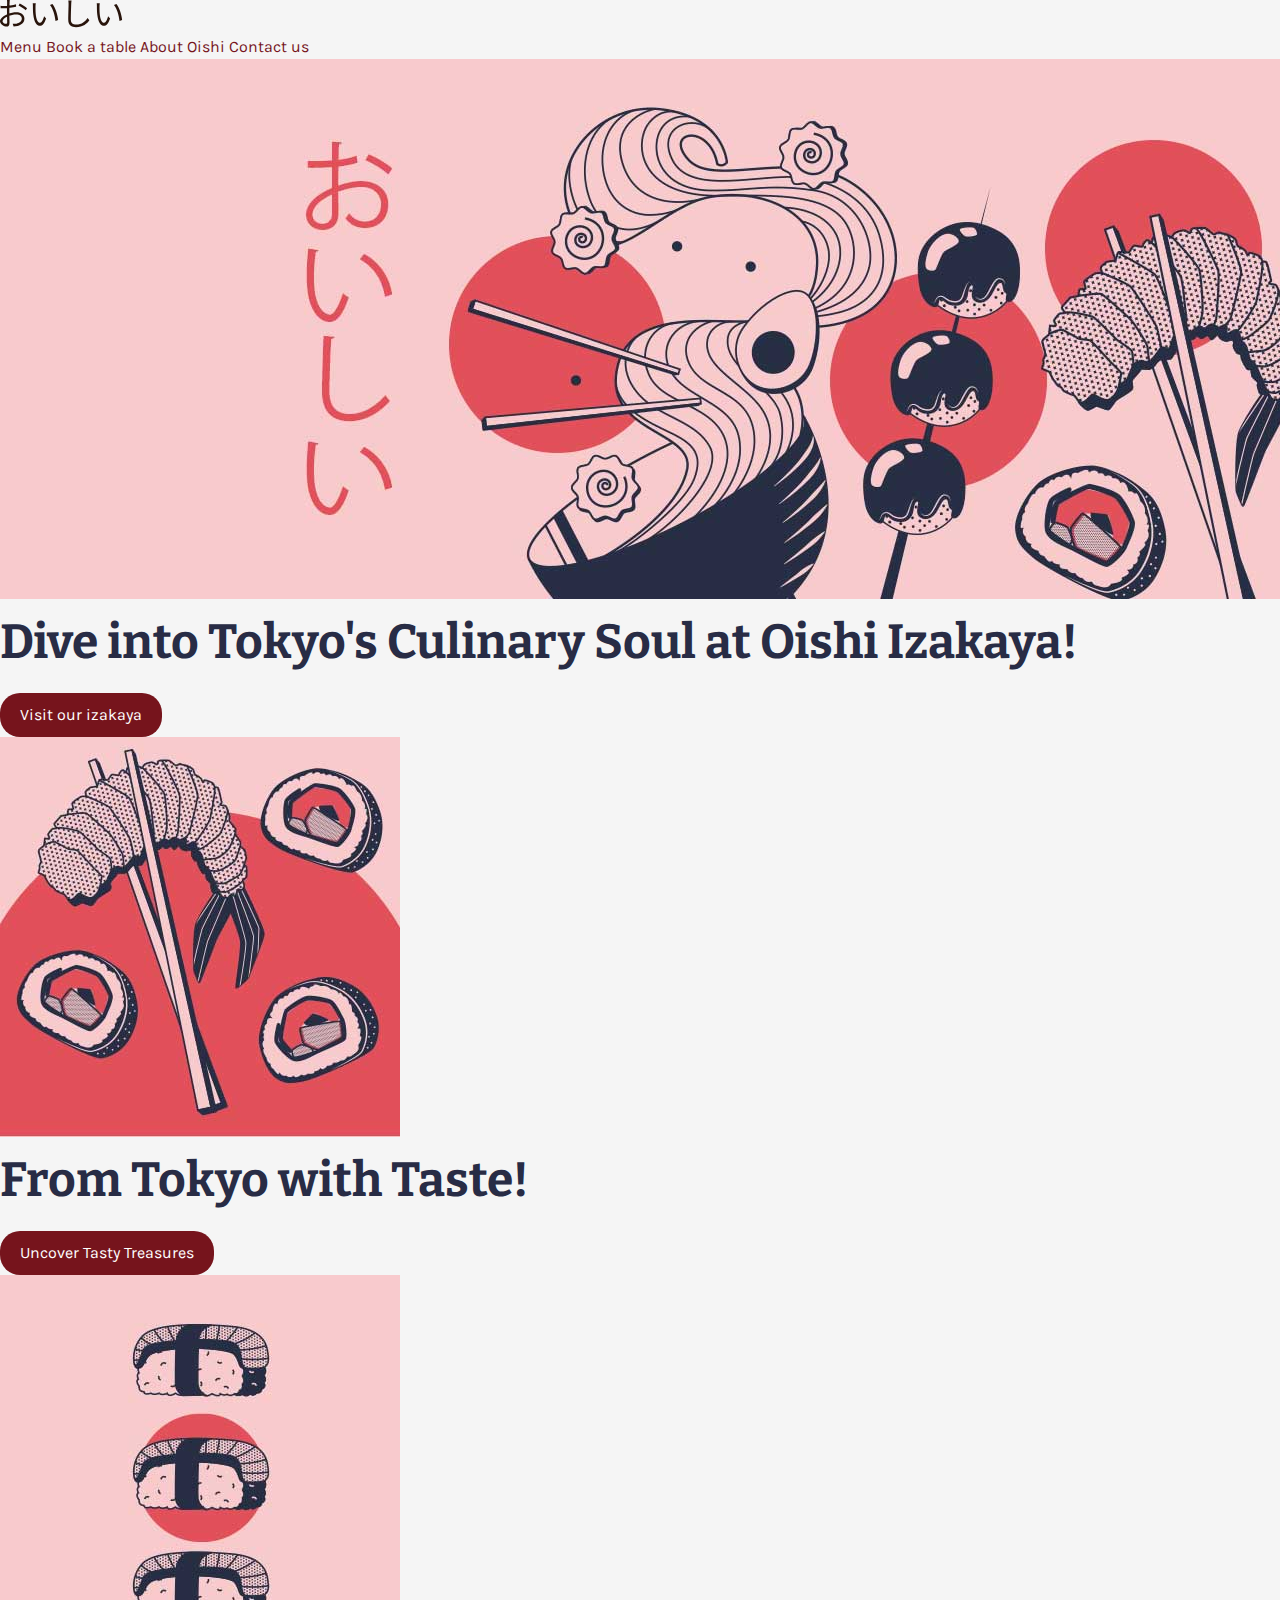
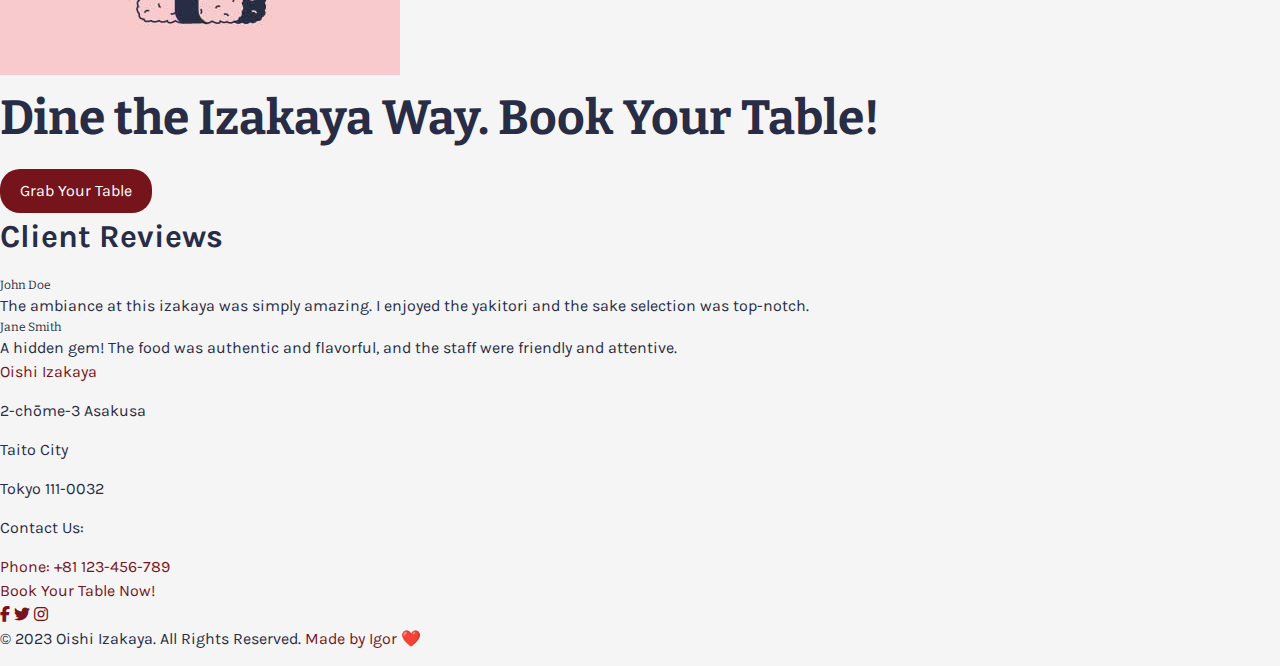
==== index.html @ d54341b1 "Add button styles for INDEX" ====
<!DOCTYPE html>
<html lang="en">
<head>
    <meta charset="UTF-8">
    <meta name="viewport" content="width=device-width, initial-scale=1.0">
    <title>Oishi Izakaya</title>
    <link rel="stylesheet" href="css/styles.css">
    <link rel="stylesheet" href="https://cdnjs.cloudflare.com/ajax/libs/font-awesome/6.4.0/css/all.min.css">
    <link rel="icon" href="img/favicon.ico" type="image/x-icon">
    <meta name="description" content="Experience Oishi Izakaya - a haven of authentic Japanese flavors and ambiance. Indulge in the delicacies of traditional Japanese cuisine and drinks.">
    <meta name="keywords" content="Oishi, Izakaya, Japanese, Tavern, Sake, Cuisine, Authentic, Tokyo Flavors">
    <meta name="author" content="Igor Dinuzzi">
    <meta name="robots" content="index, follow">
    <meta name="og:title" content="Oishi Izakaya - Authentic Japanese Flavors and Ambiance">
    <meta name="og:description" content="Experience Oishi Izakaya - a haven of authentic Japanese flavors and ambiance. Indulge in the delicacies of traditional Japanese cuisine and drinks.">
    <meta name="og:url" content="https://igordinuzzi.github.io/oishiizakaya/">
    <meta name="og:type" content="website">
    <meta name="og:site_name" content="Oishi Izakaya">    
</head>
<body>
    <header>
        <div>
            <a href="index.html" aria-label="Oishi Izakaya Home"><img src="img/oishi-logo.svg" alt="oishi logo"></a>
        </div>
        <nav>
            <a href="menu.html" aria-label="View our menu">Menu</a>
            <a href="reservation.html" aria-label="Reserve a table at our izakaya">Book a table</a>
            <a href="about.html" aria-label="Learn more about our history and values">About Oishi</a>
            <a href="contact.html" aria-label="Contact us">Contact us</a>
        </nav>
        <div class="hero-image">
            <picture>
            <img src="img/hero-bg.jpg" alt="Izakaya ambiance">
            </picture>
            <div class="hero-text">
                <h1>Dive into Tokyo's Culinary Soul at Oishi Izakaya!</h1>
                <a href="#main" class="btn">Visit our izakaya</a>
            </div>
        </div>
    </header>
    <main>
        <div id="main">
            <div>
                <picture>
                    <!-- For devices with a maximum width of 768px (generally, mobile devices) -->
                    <source media="(max-width: 768px)" srcset="img/home-menu-mobile.jpg">
                    
                    <!-- For devices wider than 768px (like desktops) -->
                    <img src="img/home-menu.jpg" alt="Menu">
                </picture>
                <h1>From Tokyo with Taste!</h1>
                <a href="menu.html" aria-label="Explore our menu and uncover tasty treasures" class="btn">Uncover Tasty Treasures</a>
            </div>
            <div>
                <picture>
                    <!-- For devices with a maximum width of 768px (generally, mobile devices) -->
                    <source media="(max-width: 768px)" srcset="img/home-reservation-mobile.jpg">
                    
                    <!-- For devices wider than 768px (like desktops) -->
                    <img src="img/home-reservation.jpg" alt="Reservation">
                </picture>
                <h1>Dine the Izakaya Way. Book Your Table!</h1>
                <a href="reservation.html" aria-label="Reserve a table at our Izakaya" class="btn">Grab Your Table</a>
            </div>
        </div>
        <div class="reviews-section">
            <h2>Client Reviews</h2>
    
            <!-- First review -->
            <div class="review">
                <div class="review-author">John Doe</div>
                <div class="review-content">
                    The ambiance at this izakaya was simply amazing. I enjoyed the yakitori and the sake selection was top-notch.
                </div>
            </div>
    
            <!-- Second review -->
            <div class="review">
                <div class="review-author">Jane Smith</div>
                <div class="review-content">
                    A hidden gem! The food was authentic and flavorful, and the staff were friendly and attentive.
                </div>
            </div>
        </div>
    </main>
    <footer>
        <div class="address">
            <a href="https://maps.app.goo.gl/okZDz75m9zWryP996" target="_blank"><p>Oishi Izakaya</p></a>
            <p>2-chōme-3 Asakusa</p>
            <p>Taito City</p>
            <p>Tokyo 111-0032</p>
        </div>
    
        <div class="contact">
            <p>Contact Us:</p>
            <a href="tel:+81123456789">Phone: +81 123-456-789</a>
        </div>
    
        <div class="cta">
            <a href="reservation.html">Book Your Table Now!</a>
        </div>
    
        <div class="social-icons">
            <a href="https://www.facebook.com/" target="_blank" aria-label="Link to our Facebook page">
                <i class="fab fa-facebook-f"></i>
            </a>
            <a href="https://twitter.com/" target="_blank" aria-label="Link to our Twitter page">
                <i class="fab fa-twitter"></i>
            </a>
            <a href="https://www.instagram.com/" target="_blank" aria-label="Link to our Instagram page">
                <i class="fab fa-instagram"></i>
            </a>
        </div>
    
        <div class="copyright">
            <p>&copy; 2023 Oishi Izakaya. All Rights Reserved. <a href="https://github.com/igordinuzzi/" target="_blank">Made by Igor ❤️</a></p>
        </div>
    </footer>
    
    <script src="script/script.js"></script>   
</body>
</html>
---- css/styles.css ----
@import url('https://fonts.googleapis.com/css2?family=Bitter&family=Karla:wght@300;400;700&display=swap');

* {
  margin: 0;
  padding: 0;
  box-sizing: border-box;
}

body {
  line-height: 1.5;
  color: #282c45; /* Default text color */
  background-color: #f5f5f5; /* Light gray background */
}

/* Fonts */
h1, h2, h3, h4, h5, h6 {
    font-weight: bold;
    margin-bottom: 15px;
  }
  
  h1 {
    font-size: 48px;
    font-family: 'Bitter', serif;
  }
  
  h2 {
    font-size: 32px;
    font-family: 'Karla', sans-serif;
  }
  
  h3 {
    font-size: 24px;
    font-family: 'Karla', sans-serif;

  }
  
  p {
    margin-bottom: 15px;
    font-size: 16px;
    font-family: 'Karla', sans-serif;
  }
  
  /* Navigation */
  nav {
    font-size: 16px;
    font-family: 'Karla', sans-serif;
  }

  /* Links */

  a {
    text-decoration: none;
    color: #76141C;
    font-family: 'Karla', sans-serif;
  }
  
  a:hover {
    text-decoration: none;
    color: #141E76;
  }

 /* Buttons */

 .btn {
  display: inline-block;
  padding: 10px 20px;
  font-size: 16px;
  text-align: center;
  border: none;
  border-radius: 20px;
  cursor: pointer;
  transition: background-color 0.3s;
  background-color: #76141C;
  color: #fff;
  font-family: 'Karla', sans-serif;
  font-size: 16px;
}

.btn:hover {
  background-color: #141E76;
  color: #fff;
}

 /* Reviews */

 .review-author {
  font-size: 12px;
  font-family: 'Bitter', serif;
 }

 .review-content {
  font-size: 16px;
  font-family: 'Karla', sans-serif;
 }

  /* Menu */

  .item {
  font-family: 'Karla', sans-serif ;    
  }

  .item-name {
    font-weight: bold;
    font-size: 20px;
  }

  .item-description {
    color: #666;
  }

  .tab {
    font-family: 'Karla', sans-serif;
  }


/* Style for the tab */
.tab {
  display: inline-block;    
  padding: 10px 20px;      
  cursor: pointer;          
  background-color: #f0f0f0; 
  border: 1px solid #ccc;  
  transition: background-color 0.3s; 
  margin-right: 10px;      
  border-radius: 5px;     
  text-align: center;     
}

.tab:hover {
  background-color: #e0e0e0; 
}

.tab.active {
  background-color: #141E76; 
  color: white;           
}


/* General styling for labels */
label {
  display: block;       
  margin: 15px 0 5px;  
  font-weight: bold;  
  font-size: 16px;    
  color: #333;
  font-family: 'Karla', sans-serif;      
}

/* General styling for input fields */
input {
  width: 20%;         
  padding: 10px;      
  border: 1px solid #ccc; 
  border-radius: 4px;  
  font-size: 14px;    
  color: #555;        
  box-sizing: border-box; 
  transition: border-color 0.3s; 
}

/* Effect for focusing on input fields */
input:focus {
  border-color: #141E76; 
  outline: none;    
}

/* Styling specifically for the placeholder text in inputs */
input::placeholder {
  color: #999;
}      

/* Styling for the submit input */
input[type="submit"] {
  background-color: #76141C;  
  color: white;               
  padding: 10px 20px;        
  border: none;              
  border-radius: 5px;         
  cursor: pointer;            
  font-size: 16px;            
  transition: background-color 0.3s; 
}

/* Hover effect for the submit input */
input[type="submit"]:hover {
  background-color: #141E76;  
}
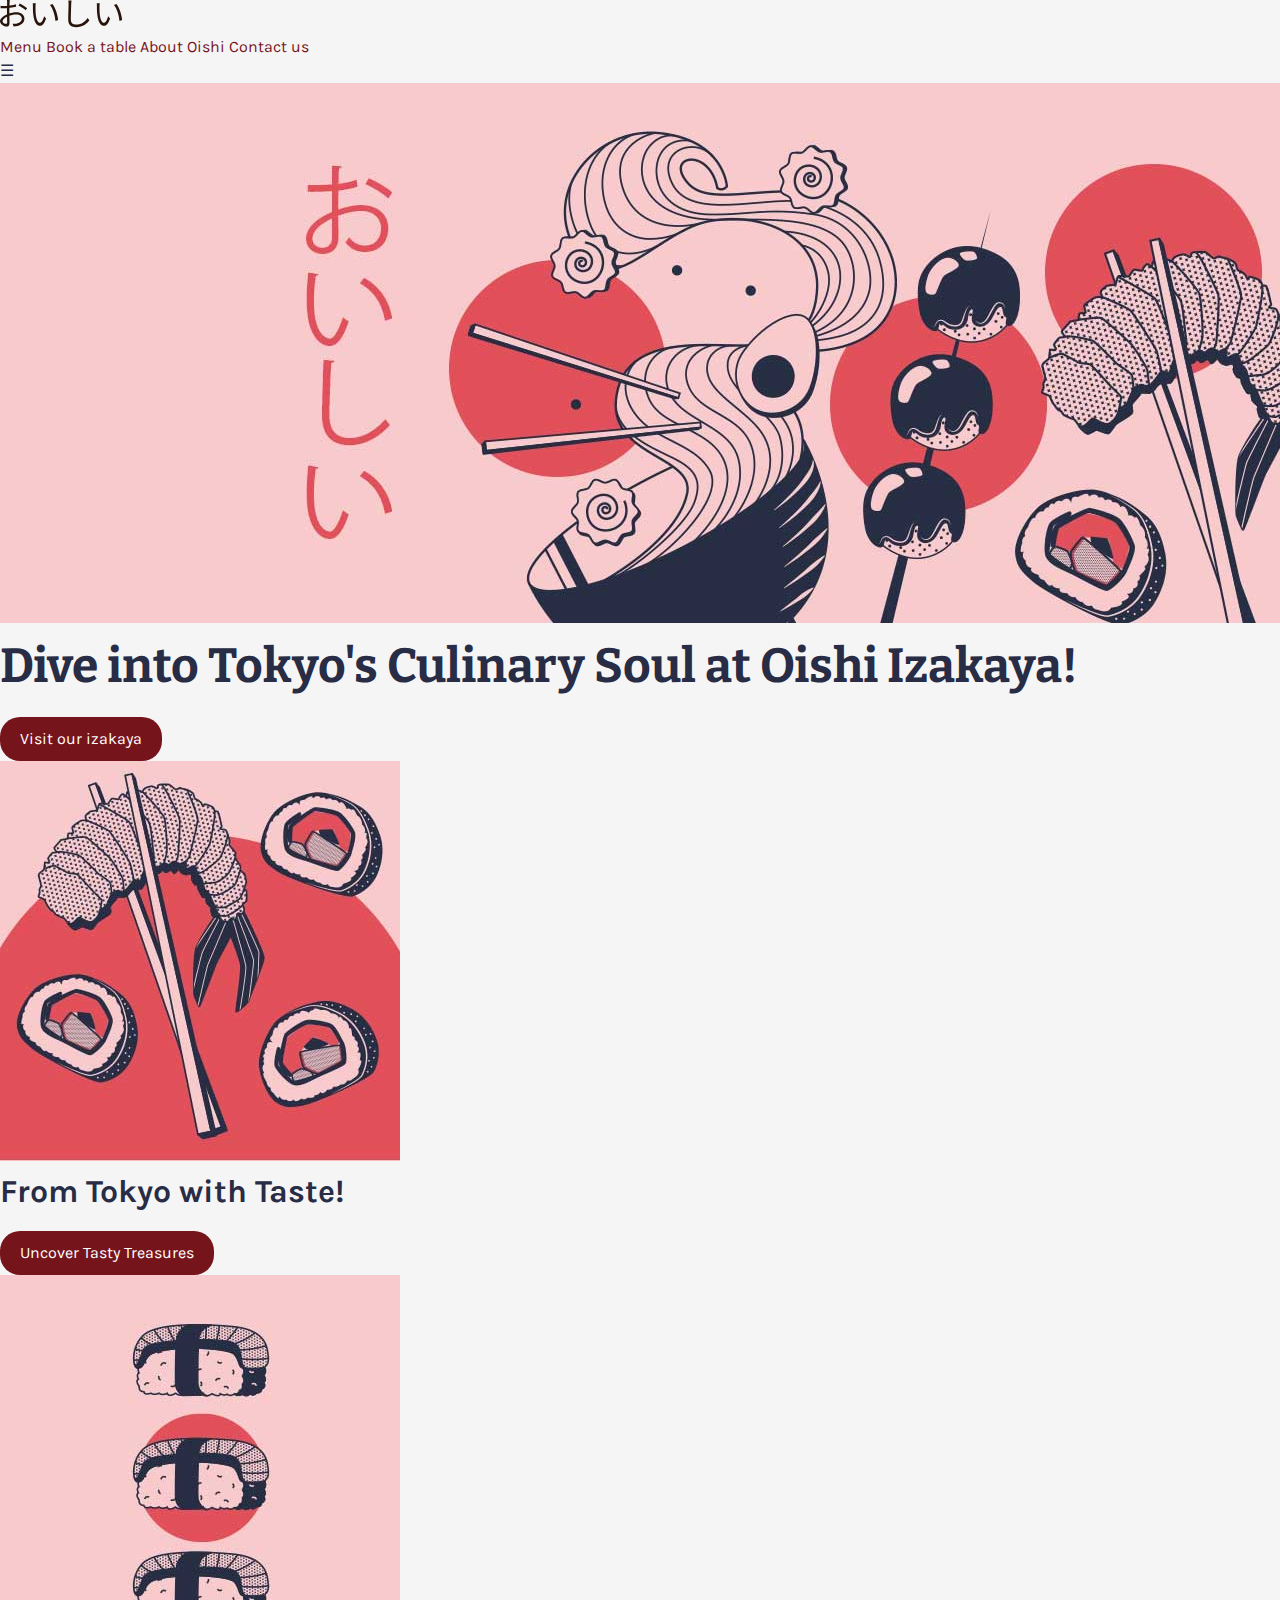
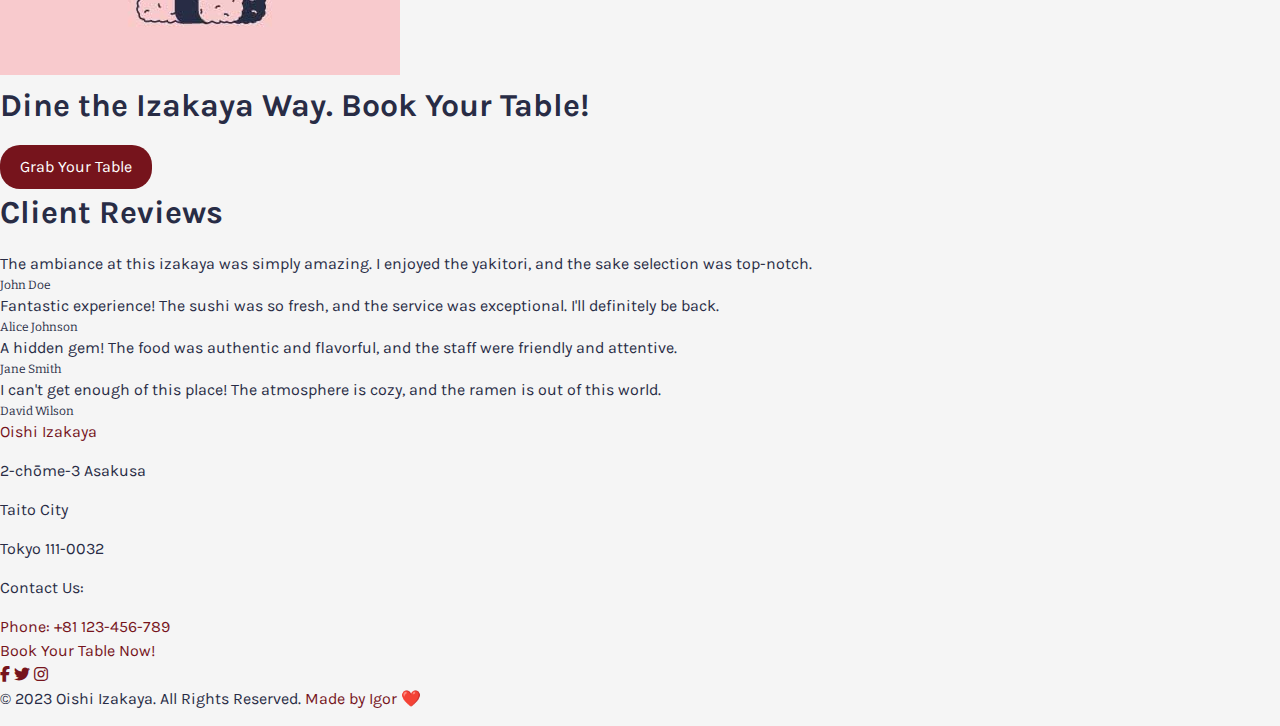
==== commit da425c23: "Add and change the two columns in INDEX" ====
--- a/index.html
+++ b/index.html
@@ -28,94 +28,119 @@
             <a href="about.html" aria-label="Learn more about our history and values">About Oishi</a>
             <a href="contact.html" aria-label="Contact us">Contact us</a>
         </nav>
-        <div class="hero-image">
-            <picture>
-            <img src="img/hero-bg.jpg" alt="Izakaya ambiance">
-            </picture>
-            <div class="hero-text">
-                <h1>Dive into Tokyo's Culinary Soul at Oishi Izakaya!</h1>
-                <a href="#main" class="btn">Visit our izakaya</a>
-            </div>
-        </div>
+        <div class="menu-icon">&#9776;</div>
     </header>
     <main>
-        <div id="main">
-            <div>
-                <picture>
-                    <!-- For devices with a maximum width of 768px (generally, mobile devices) -->
-                    <source media="(max-width: 768px)" srcset="img/home-menu-mobile.jpg">
-                    
-                    <!-- For devices wider than 768px (like desktops) -->
-                    <img src="img/home-menu.jpg" alt="Menu">
-                </picture>
-                <h1>From Tokyo with Taste!</h1>
+        <div class="hero-image">
+            <img src="img/hero-bg.jpg" alt="Izakaya ambiance">
+            <div class="hero-text">
+              <h1>Dive into Tokyo's Culinary Soul at Oishi Izakaya!</h1>
+              <a href="#main" class="btn">Visit our izakaya</a>
+            </div>
+          </div>          
+          <div class="container" id="main">
+            <div class="column">
+              <picture>
+                <!-- For devices with a maximum width of 768px (generally, mobile devices) -->
+                <source media="(max-width: 768px)" srcset="img/home-menu-mobile.jpg">
+                <!-- For devices wider than 768px (like desktops) -->
+                <img src="img/home-menu.jpg" alt="Menu">
+              </picture>
+              <div class="content">
+                <h2>From Tokyo with Taste!</h2>
                 <a href="menu.html" aria-label="Explore our menu and uncover tasty treasures" class="btn">Uncover Tasty Treasures</a>
+              </div>
             </div>
-            <div>
-                <picture>
-                    <!-- For devices with a maximum width of 768px (generally, mobile devices) -->
-                    <source media="(max-width: 768px)" srcset="img/home-reservation-mobile.jpg">
-                    
-                    <!-- For devices wider than 768px (like desktops) -->
-                    <img src="img/home-reservation.jpg" alt="Reservation">
-                </picture>
-                <h1>Dine the Izakaya Way. Book Your Table!</h1>
+            <div class="column">
+              <picture>
+                <!-- For devices with a maximum width of 768px (generally, mobile devices) -->
+                <source media="(max-width: 768px)" srcset="img/home-reservation-mobile.jpg">
+                <!-- For devices wider than 768px (like desktops) -->
+                <img src="img/home-reservation.jpg" alt="Reservation">
+              </picture>
+              <div class="content">
+                <h2>Dine the Izakaya Way. Book Your Table!</h2>
                 <a href="reservation.html" aria-label="Reserve a table at our Izakaya" class="btn">Grab Your Table</a>
+              </div>
             </div>
-        </div>
-        <div class="reviews-section">
+          </div>
+          <div class="reviews-section">
             <h2>Client Reviews</h2>
-    
-            <!-- First review -->
-            <div class="review">
-                <div class="review-author">John Doe</div>
-                <div class="review-content">
-                    The ambiance at this izakaya was simply amazing. I enjoyed the yakitori and the sake selection was top-notch.
+            <div class="review-columns">
+                <!-- Column 1 -->
+                <div class="review-column">
+                    <div class="review">
+                        <div class="review-content">
+                            The ambiance at this izakaya was simply amazing. I enjoyed the yakitori, and the sake selection was top-notch.
+                        </div>
+                        <div class="review-author">John Doe</div>
+                    </div>
+                    <!-- Add your new review here -->
+                    <div class="review">
+                        <div class="review-content">
+                            Fantastic experience! The sushi was so fresh, and the service was exceptional. I'll definitely be back.
+                        </div>
+                        <div class="review-author">Alice Johnson</div>
+                    </div>
                 </div>
-            </div>
-    
-            <!-- Second review -->
-            <div class="review">
-                <div class="review-author">Jane Smith</div>
-                <div class="review-content">
-                    A hidden gem! The food was authentic and flavorful, and the staff were friendly and attentive.
+                <!-- Column 2 -->
+                <div class="review-column">
+                    <div class="review">
+                        <div class="review-content">
+                            A hidden gem! The food was authentic and flavorful, and the staff were friendly and attentive.
+                        </div>
+                        <div class="review-author">Jane Smith</div>
+                    </div>
+                    <!-- Add your new review here -->
+                    <div class="review">
+                        <div class="review-content">
+                            I can't get enough of this place! The atmosphere is cozy, and the ramen is out of this world.
+                        </div>
+                        <div class="review-author">David Wilson</div>
+                    </div>
                 </div>
             </div>
         </div>
+        
     </main>
     <footer>
-        <div class="address">
-            <a href="https://maps.app.goo.gl/okZDz75m9zWryP996" target="_blank"><p>Oishi Izakaya</p></a>
-            <p>2-chōme-3 Asakusa</p>
-            <p>Taito City</p>
-            <p>Tokyo 111-0032</p>
+        <div class="upper-row">
+            <div class="address">
+                <a href="https://maps.app.goo.gl/okZDz75m9zWryP996" target="_blank"><p>Oishi Izakaya</p></a>
+                <p>2-chōme-3 Asakusa</p>
+                <p>Taito City</p>
+                <p>Tokyo 111-0032</p>
+            </div>
+    
+            <div class="contact">
+                <p>Contact Us:</p>
+                <a href="tel:+81123456789">Phone: +81 123-456-789</a>
+            </div>
+    
+            <div class="cta">
+                <a href="reservation.html">Book Your Table Now!</a>
+            </div>
         </div>
     
-        <div class="contact">
-            <p>Contact Us:</p>
-            <a href="tel:+81123456789">Phone: +81 123-456-789</a>
-        </div>
+        <div class="lower-row">
+            <div class="social-icons">
+                <a href="https://www.facebook.com/" target="_blank" aria-label="Link to our Facebook page">
+                    <i class="fab fa-facebook-f"></i>
+                </a>
+                <a href="https://twitter.com/" target="_blank" aria-label="Link to our Twitter page">
+                    <i class="fab fa-twitter"></i>
+                </a>
+                <a href="https://www.instagram.com/" target="_blank" aria-label="Link to our Instagram page">
+                    <i class="fab fa-instagram"></i>
+                </a>
+            </div>
     
-        <div class="cta">
-            <a href="reservation.html">Book Your Table Now!</a>
-        </div>
-    
-        <div class="social-icons">
-            <a href="https://www.facebook.com/" target="_blank" aria-label="Link to our Facebook page">
-                <i class="fab fa-facebook-f"></i>
-            </a>
-            <a href="https://twitter.com/" target="_blank" aria-label="Link to our Twitter page">
-                <i class="fab fa-twitter"></i>
-            </a>
-            <a href="https://www.instagram.com/" target="_blank" aria-label="Link to our Instagram page">
-                <i class="fab fa-instagram"></i>
-            </a>
-        </div>
-    
-        <div class="copyright">
-            <p>&copy; 2023 Oishi Izakaya. All Rights Reserved. <a href="https://github.com/igordinuzzi/" target="_blank">Made by Igor ❤️</a></p>
+            <div class="copyright">
+                <p>&copy; 2023 Oishi Izakaya. All Rights Reserved. <a href="https://github.com/igordinuzzi/" target="_blank">Made by Igor ❤️</a></p>
+            </div>
         </div>
     </footer>
+    
     
     <script src="script/script.js"></script>   
 </body>
--- a/css/styles.css
+++ b/css/styles.css
@@ -10,6 +10,8 @@
   line-height: 1.5;
   color: #282c45; /* Default text color */
   background-color: #f5f5f5; /* Light gray background */
+  font-family: 'Karla', sans-serif;
+  font-size: 16px;
 }
 
 /* Fonts */
@@ -25,25 +27,18 @@
   
   h2 {
     font-size: 32px;
-    font-family: 'Karla', sans-serif;
   }
   
   h3 {
     font-size: 24px;
-    font-family: 'Karla', sans-serif;
-
   }
   
   p {
     margin-bottom: 15px;
-    font-size: 16px;
-    font-family: 'Karla', sans-serif;
   }
   
   /* Navigation */
   nav {
-    font-size: 16px;
-    font-family: 'Karla', sans-serif;
   }
 
   /* Links */
@@ -51,7 +46,6 @@
   a {
     text-decoration: none;
     color: #76141C;
-    font-family: 'Karla', sans-serif;
   }
   
   a:hover {
@@ -90,13 +84,11 @@
 
  .review-content {
   font-size: 16px;
-  font-family: 'Karla', sans-serif;
  }
 
   /* Menu */
 
-  .item {
-  font-family: 'Karla', sans-serif ;    
+  .item {  
   }
 
   .item-name {
@@ -109,7 +101,6 @@
   }
 
   .tab {
-    font-family: 'Karla', sans-serif;
   }
 
 
@@ -141,9 +132,7 @@
   display: block;       
   margin: 15px 0 5px;  
   font-weight: bold;  
-  font-size: 16px;    
   color: #333;
-  font-family: 'Karla', sans-serif;      
 }
 
 /* General styling for input fields */
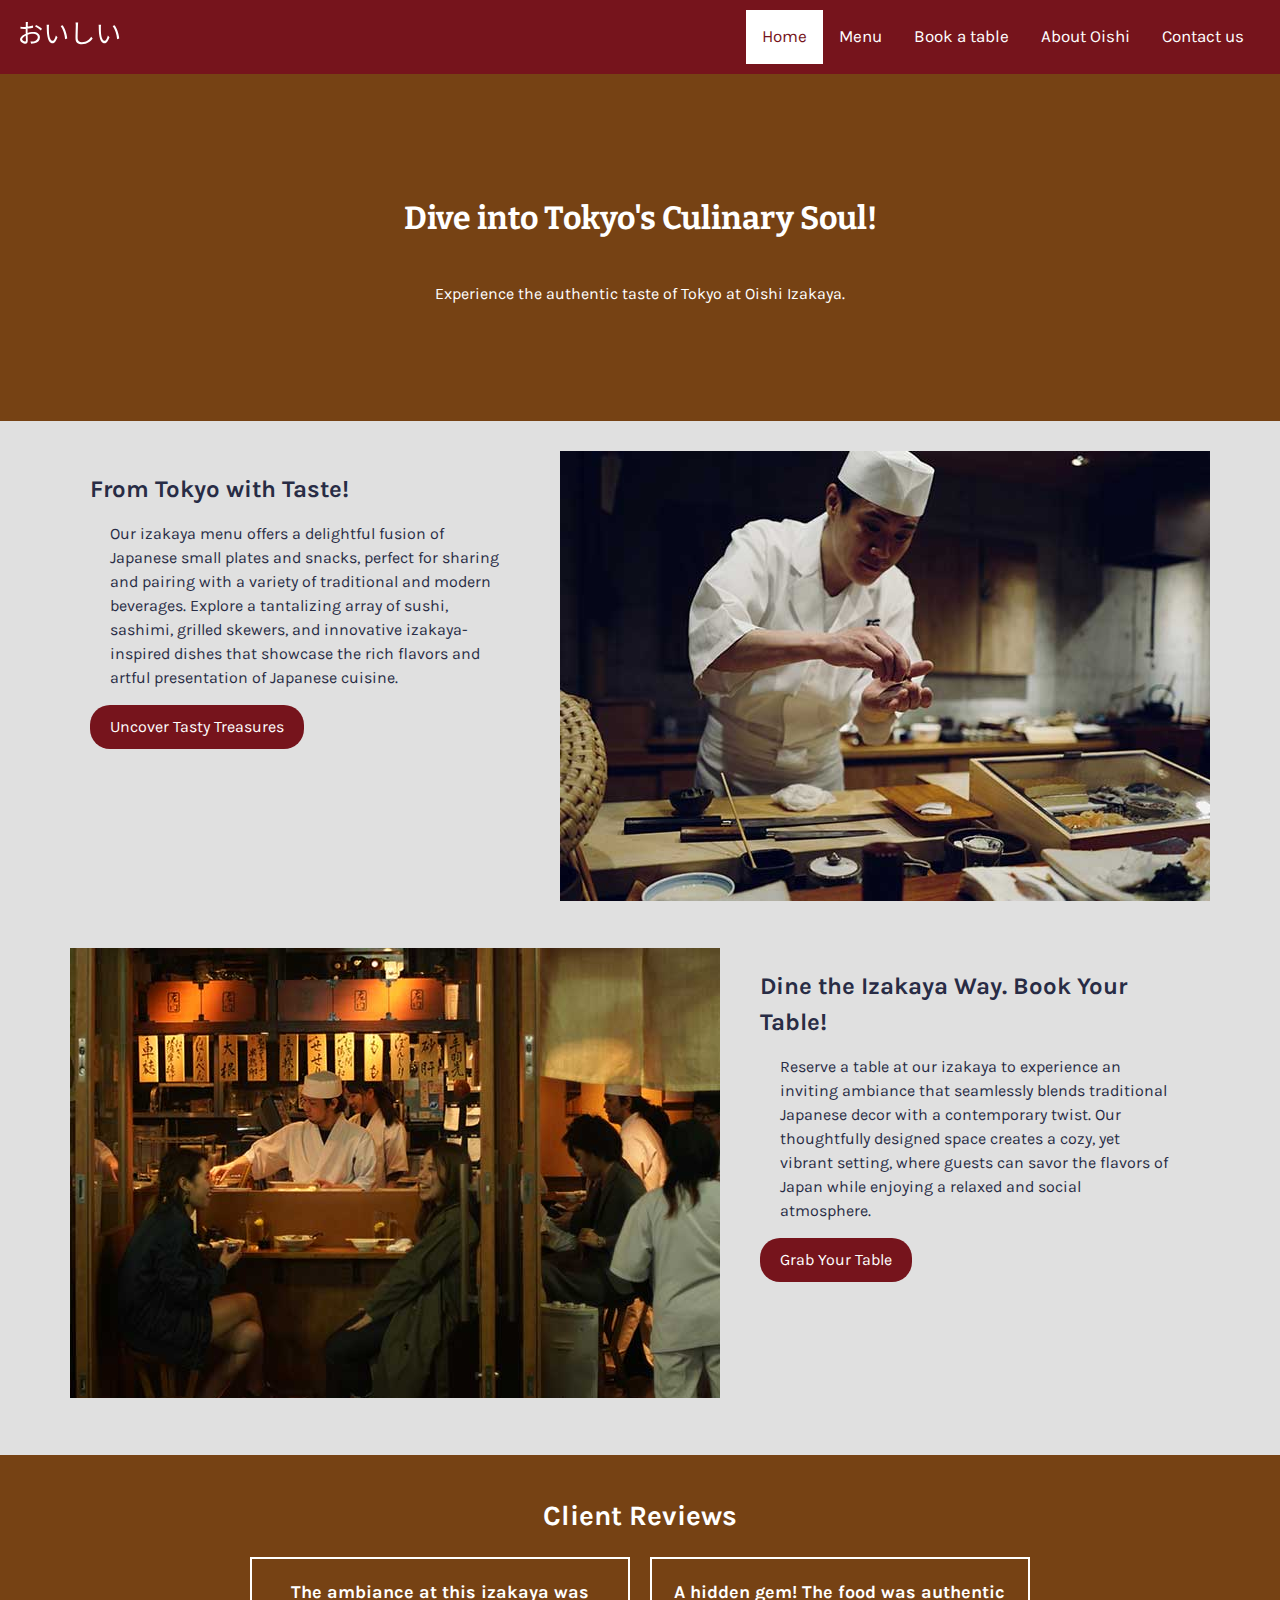
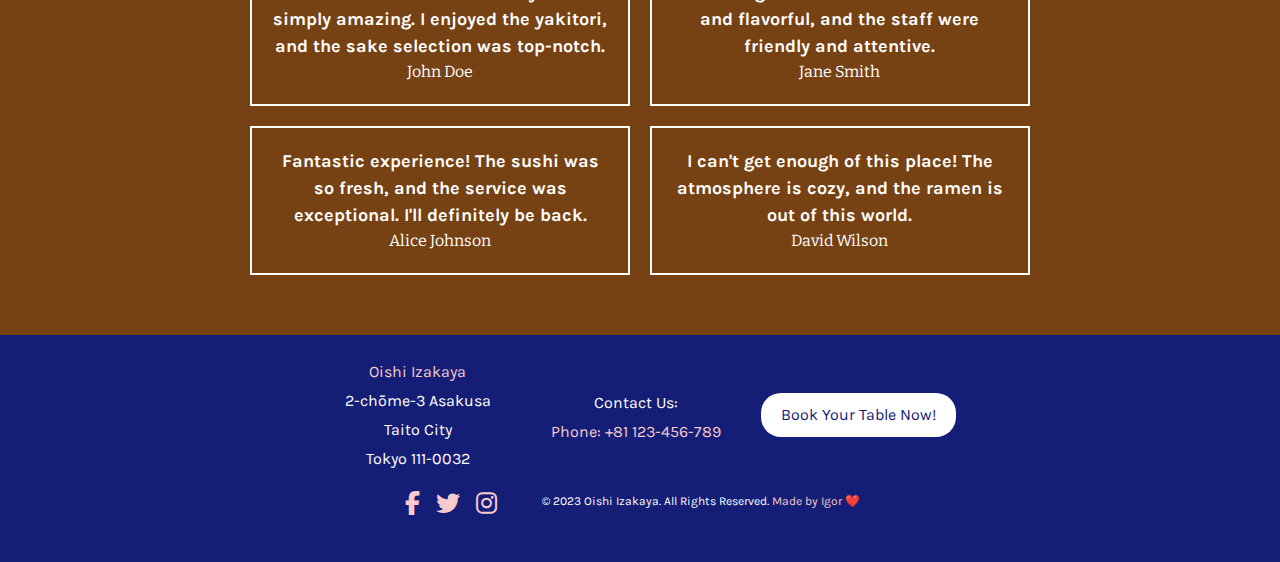
==== commit 0c943586: "Update index.html" ====
--- a/index.html
+++ b/index.html
@@ -22,48 +22,72 @@
         <div>
             <a href="index.html" aria-label="Oishi Izakaya Home"><img src="img/oishi-logo.svg" alt="oishi logo"></a>
         </div>
-        <nav>
-            <a href="menu.html" aria-label="View our menu">Menu</a>
-            <a href="reservation.html" aria-label="Reserve a table at our izakaya">Book a table</a>
-            <a href="about.html" aria-label="Learn more about our history and values">About Oishi</a>
-            <a href="contact.html" aria-label="Contact us">Contact us</a>
+        <nav aria-label="Main Navigation Menu">
+            <div class="topnav" id="myTopnav">
+                <a href="index.html" aria-label="View our menu" class="active">Home</a>
+                <a href="menu.html" aria-label="View our menu">Menu</a>
+                <a href="reservation.html" aria-label="Reserve a table at our izakaya">Book a table</a>
+                <a href="about.html" aria-label="Learn more about our history and values">About Oishi</a>
+                <a href="contact.html" aria-label="Contact us">Contact us</a>
+                <a href="javascript:void(0);" class="icon" onclick="myFunction()">
+                  <i class="fa fa-bars"></i>
+                </a>
+              </div>
         </nav>
-        <div class="menu-icon">&#9776;</div>
     </header>
     <main>
-        <div class="hero-image">
-            <img src="img/hero-bg.jpg" alt="Izakaya ambiance">
-            <div class="hero-text">
-              <h1>Dive into Tokyo's Culinary Soul at Oishi Izakaya!</h1>
-              <a href="#main" class="btn">Visit our izakaya</a>
+        <div class="hero-section">
+            <div class="hero-content">
+                <h1>Dive into Tokyo's Culinary Soul!</h1>
+                <p>Experience the authentic taste of Tokyo at Oishi Izakaya.</p>
             </div>
-          </div>          
-          <div class="container" id="main">
-            <div class="column">
-              <picture>
-                <!-- For devices with a maximum width of 768px (generally, mobile devices) -->
-                <source media="(max-width: 768px)" srcset="img/home-menu-mobile.jpg">
-                <!-- For devices wider than 768px (like desktops) -->
-                <img src="img/home-menu.jpg" alt="Menu">
-              </picture>
-              <div class="content">
-                <h2>From Tokyo with Taste!</h2>
-                <a href="menu.html" aria-label="Explore our menu and uncover tasty treasures" class="btn">Uncover Tasty Treasures</a>
-              </div>
+        </div>
+        <div class="container">
+            <div class="row">
+                <div class="column">
+                    <div class="text">
+                        <h2>From Tokyo with Taste!</h2>
+                        <p>Our izakaya menu offers a delightful fusion of Japanese small plates and snacks, 
+                            perfect for sharing and pairing with a variety of traditional and modern beverages. 
+                            Explore a tantalizing array of sushi, sashimi, grilled skewers, and innovative 
+                            izakaya-inspired dishes that showcase the rich flavors and artful presentation of Japanese cuisine.</p>
+                        <a href="menu.html" aria-label="Explore our menu and uncover tasty treasures" class="btn">Uncover Tasty Treasures</a>
+                    </div>
+                </div>
+                <div class="column">
+                    <div class="image">
+                        <picture>
+                            <!-- For devices with a maximum width of 768px (generally, mobile devices) -->
+                            <source media="(max-width: 768px)" srcset="img/home-menu-mobile.jpg">
+                            <!-- For devices wider than 768px (like desktops) -->
+                            <img src="img/home-menu.jpg" alt="Menu">
+                          </picture>
+                    </div>
+                </div>
             </div>
-            <div class="column">
-              <picture>
-                <!-- For devices with a maximum width of 768px (generally, mobile devices) -->
-                <source media="(max-width: 768px)" srcset="img/home-reservation-mobile.jpg">
-                <!-- For devices wider than 768px (like desktops) -->
-                <img src="img/home-reservation.jpg" alt="Reservation">
-              </picture>
-              <div class="content">
-                <h2>Dine the Izakaya Way. Book Your Table!</h2>
-                <a href="reservation.html" aria-label="Reserve a table at our Izakaya" class="btn">Grab Your Table</a>
-              </div>
+            <div class="row">
+                <div class="column">
+                    <div class="image">
+                        <picture>
+                            <!-- For devices with a maximum width of 768px (generally, mobile devices) -->
+                            <source media="(max-width: 768px)" srcset="img/home-reservation-mobile.jpg">
+                            <!-- For devices wider than 768px (like desktops) -->
+                            <img src="img/home-reservation.jpg" alt="Reservation">
+                          </picture>
+                    </div>
+                </div>
+                <div class="column">
+                    <div class="text">
+                        <h2>Dine the Izakaya Way. Book Your Table!</h2>
+                        <p>Reserve a table at our izakaya to experience an inviting ambiance that seamlessly blends 
+                            traditional Japanese decor with a contemporary twist. Our thoughtfully designed space 
+                            creates a cozy, yet vibrant setting, where guests can savor the flavors of Japan while 
+                            enjoying a relaxed and social atmosphere.</p>
+                        <a href="reservation.html" aria-label="Reserve a table at our Izakaya" class="btn">Grab Your Table</a>
+                    </div>
+                </div>
             </div>
-          </div>
+        </div>
           <div class="reviews-section">
             <h2>Client Reviews</h2>
             <div class="review-columns">
@@ -140,8 +164,15 @@
             </div>
         </div>
     </footer>
-    
-    
-    <script src="script/script.js"></script>   
+    <script>
+        function myFunction() {
+          var x = document.getElementById("myTopnav");
+          if (x.className === "topnav") {
+            x.className += " responsive";
+          } else {
+            x.className = "topnav";
+          }
+        }
+        </script>
 </body>
 </html>
--- a/css/styles.css
+++ b/css/styles.css
@@ -1,3 +1,5 @@
+
+
 @import url('https://fonts.googleapis.com/css2?family=Bitter&family=Karla:wght@300;400;700&display=swap');
 
 * {
@@ -8,40 +10,268 @@
 
 body {
   line-height: 1.5;
-  color: #282c45; /* Default text color */
-  background-color: #f5f5f5; /* Light gray background */
+  color: #282c45; 
+  background-color: #E0E0E0
+; 
   font-family: 'Karla', sans-serif;
   font-size: 16px;
-}
-
-/* Fonts */
+  text-align: center;
+}
+
+.container {
+  max-width: 1200px;
+  margin: 0 auto;
+  padding: 20px;
+  text-align: left; 
+}
+
+.row {
+  display: flex;
+  flex-wrap: wrap;
+  margin-bottom: 20px;
+}
+
+.column {
+  flex: 1;
+  padding: 10px;
+}
+
+.text {
+  padding: 20px;
+  margin: 0 auto; 
+}
+
+.text p {
+  font-size: 16px;
+}
+
+.image {
+  max-width: 100%;
+}
+
+/* Media query for responsiveness */
+@media screen and (max-width: 768px) {
+  .container {
+    text-align: center; 
+  }
+
+  .row {
+    flex-direction: column; 
+  }
+
+  .column {
+    flex: 100%;
+    padding: 10px;
+  }
+
+  .text {
+    margin: 0; 
+  }
+
+  .column .text p {
+    font-size: 14px; 
+  }
+
+  .column .image img {
+    max-width: 100%; 
+  }
+}
+
+
+
+
+/* Default font styles */
 h1, h2, h3, h4, h5, h6 {
-    font-weight: bold;
-    margin-bottom: 15px;
-  }
+  font-weight: bold;
+  margin-bottom: 15px;
+}
+
+h1 {
+  font-size: 32px;
+  font-family: 'Bitter', serif;
+  text-align: center;
+  color: #76141C;
+  padding-top: 20px;
+  padding-bottom: 20px;
+}
+
+h2 {
+  font-size: 24px;
+}
+
+p {
+  margin-bottom: 15px;
+  padding-left: 20px;
+  padding-right: 20px;
+}
+
+/* Media query for responsiveness */
+@media screen and (max-width: 768px) {
+  h1 {
+      font-size: 28px;
+      padding-top: 10px;
+      padding-bottom: 10px;
+  }
+
+  h2 {
+      font-size: 20px;
+  }
+
+  p {
+      font-size: 14px; 
+  }
+}
+
+
   
-  h1 {
-    font-size: 48px;
-    font-family: 'Bitter', serif;
+  /* Header */
+  header {
+    display: flex;
+    justify-content: space-between;
+    align-items: center;
+    background-color: #76141C;
+    padding: 10px 20px;
+    color: #fff;
+    text-align: center;
   }
   
-  h2 {
-    font-size: 32px;
-  }
-  
-  h3 {
+
+header div img {
+    width: 100px; 
+    height: auto;
+}
+
+/* Navigation */
+.topnav {
+  overflow: hidden;
+}
+
+.topnav a {
+  float: left;
+  display: block;
+  color: #fff;
+  text-align: center;
+  padding: 14px 16px;
+  text-decoration: none;
+  font-size: 17px;
+}
+
+.topnav a:hover {
+  background-color: #fff;
+  color: #76141C;
+}
+
+.topnav a.active {
+  background-color: #fff;
+  color: #76141C;
+}
+
+.topnav .icon {
+  display: none;
+}
+
+@media screen and (max-width: 600px) {
+  .topnav a:not(:first-child) {display: none;}
+  .topnav a.icon {
+    float: right;
+    display: block;
+  }
+}
+
+@media screen and (max-width: 600px) {
+  .topnav.responsive {position: relative;}
+  .topnav.responsive .icon {
+    position: absolute;
+    right: 0;
+    top: 0;
+  }
+  .topnav.responsive a {
+    float: none;
+    display: block;
+    text-align: left;
+  }
+}
+
+
+
+/* Footer */
+
+  footer {
+    background-color: #141E76;
+    color: #fff;
+    padding: 20px;
+    font-family: 'Karla', sans-serif;
+    text-align: center;
+    margin-top: 0; 
+    margin-bottom: 0; 
+  }
+
+footer a {
+    color: #F8CACD;
+    text-decoration: none;
+}
+
+footer a:hover {
+    color: #B5BCFF;
+}
+
+.upper-row, .lower-row {
+    display: flex;
+    justify-content: center;
+    align-items: center;
+    flex-wrap: wrap;
+    gap: 20px;
+    margin-bottom: 10px;
+}
+
+.address, .contact, .cta {
+    margin: 0 10px;
+}
+
+.address p, .contact p {
+    margin: 5px 0;
+}
+
+.cta a {
+    display: inline-block;
+    background-color: #fff;
+    color: #141E76;
+    padding: 10px 20px;
+    border-radius: 20px;
+    transition: background-color 0.3s ease;
+}
+
+.cta a:hover {
+    background-color: #B5BCFF;
+    color: #141E76;
+}
+
+.social-icons {
     font-size: 24px;
-  }
-  
-  p {
-    margin-bottom: 15px;
-  }
-  
-  /* Navigation */
-  nav {
-  }
-
-  /* Links */
+    margin-bottom: 10px;
+}
+
+.social-icons a {
+    margin: 0 5px;
+}
+
+.copyright {
+    font-size: 12px;
+}
+
+@media (max-width: 768px) {
+    .upper-row, .lower-row {
+        flex-direction: column;
+    }
+
+    .address, .contact, .cta {
+        margin: 10px 0;
+    }
+}
+
+
+
+/* Links */
 
   a {
     text-decoration: none;
@@ -50,15 +280,45 @@
   
   a:hover {
     text-decoration: none;
-    color: #141E76;
-  }
-
- /* Buttons */
-
- .btn {
+    color: #350004;
+  }
+
+/* Hero Section */
+.hero-section {
+  background: #764214;
+  width: 100%;
+  display: flex;
+  justify-content: center; 
+  align-items: center;     
+  padding: 100px 0;        
+}
+
+.hero-content {
+  text-align: center;
+  color: white; 
+}
+
+.hero-content h1 {
+  font-size: 2em; 
+  margin-bottom: 20px;
+  color: #fff;
+}
+
+
+/* Optional: Responsive adjustments */
+@media screen and (max-width: 768px) {
+  .hero-content h1 {
+      font-size: 1.5em;
+  }
+}
+
+
+
+/* Style for the button */
+.btn {
   display: inline-block;
   padding: 10px 20px;
-  font-size: 16px;
+  font-size: 1em; 
   text-align: center;
   border: none;
   border-radius: 20px;
@@ -67,112 +327,293 @@
   background-color: #76141C;
   color: #fff;
   font-family: 'Karla', sans-serif;
+}
+
+.btn:hover {
+  background-color: #764214;
+  color: #fff;
+}
+
+/* Media query for smaller screens (mobile) */
+@media screen and (max-width: 768px) {
+  .hero-text {
+    width: 90%; 
+  }
+
+  .hero-text h1 {
+    font-size: 1em; 
+    margin-bottom: 1em; 
+  }
+
+  /* Style for the button on smaller screens */
+  .btn {
+    font-size: 0.9em; 
+    padding: 0.8em 1.6em; 
+  }
+}
+
+
+/* Style for the reviews section */
+.reviews-section {
+  background-color: #764214;
+  color: #fff;
+  padding: 40px;
+  margin-bottom: 0;
+  text-align: center;
+}
+
+/* Center the text in the reviews section */
+.reviews-section h2 {
+  font-size: 28px;
+  margin-bottom: 20px;
+}
+
+/* Style for review columns container */
+.review-columns {
+  display: flex;
+  flex-wrap: wrap;
+  justify-content: center; 
+}
+
+/* Style for individual columns */
+.review-column {
+  width: calc(33.33% - 20px); 
+  margin: 0 10px;
+  box-sizing: border-box;
+}
+
+/* Responsive design for smaller screens (e.g., mobile) */
+@media screen and (max-width: 768px) {
+  /* Adjust styles for smaller screens */
+  .reviews-section h2 {
+      font-size: 24px;
+  }
+  .review-columns {
+      flex-direction: column;
+  }
+  .review-column {
+      width: 100%;
+  }
+  .review {
+      padding: 15px;
+  }
+  .review-author {
+      font-size: 14px;
+  }
+  .review-content {
+      font-size: 16px;
+  }
+}
+
+
+/* Style for individual reviews */
+.review {
+  color: #fff;
+  padding: 20px;
+  margin-bottom: 20px;
+  text-align: center;
+  border: 2px solid #fff; 
+  background: none; 
+}
+
+
+/* Style for review author's name */
+.review-author {
   font-size: 16px;
-}
-
-.btn:hover {
+  font-family: 'Bitter', serif;
+}
+
+/* Style for review content */
+.review-content {
+  font-size: 18px;
+  font-weight: bold;
+}
+
+/* Responsive design for smaller screens (e.g., mobile) */
+@media screen and (max-width: 768px) {
+  /* Adjust styles for smaller screens */
+  .reviews-section h2 {
+      font-size: 24px;
+  }
+  .review-columns {
+      flex-direction: column;
+  }
+  .review-column {
+      width: 100%;
+  }
+  .review {
+      padding: 15px;
+  }
+  .review-author {
+      font-size: 14px;
+  }
+  .review-content {
+      font-size: 16px;
+  }
+}
+
+
+/* Menu */
+.menu {
+  display: flex;
+  flex-direction: column; 
+  align-items: center;
+  text-align: center;
+}
+
+.tabs {
+  display: flex;
+  margin: 10px;
+  justify-content: center;
+}
+
+.tab {
+  display: inline-block;
+  padding: 10px 20px;
+  cursor: pointer;
+  background-color: #f0f0f0;
+  border: 1px solid #ccc;
+  transition: background-color 0.3s;
+  margin-right: 10px;
+  border-radius: 5px;
+}
+
+.tab:hover {
+  background-color: #e0e0e0;
+}
+
+.tab.active {
   background-color: #141E76;
-  color: #fff;
-}
-
- /* Reviews */
-
- .review-author {
-  font-size: 12px;
-  font-family: 'Bitter', serif;
- }
-
- .review-content {
-  font-size: 16px;
- }
-
-  /* Menu */
-
-  .item {  
-  }
-
-  .item-name {
-    font-weight: bold;
-    font-size: 20px;
-  }
-
-  .item-description {
-    color: #666;
+  color: white;
+}
+
+.tab-content-gap {
+  height: 20px; 
+}
+
+.tab-content {
+  display: flex;
+  flex-wrap: wrap;
+  justify-content: space-between;
+}
+
+/* Menu responsive grid */
+.item {
+  text-align: center;
+  width: calc(25% - 20px); 
+  margin: 10px;
+  display: flex;
+  flex-direction: column;
+  align-items: center;
+}
+
+@media screen and (max-width: 768px) {
+  .tab-content {
+      width: 100%; 
+      padding: 0 10px; 
   }
 
   .tab {
-  }
-
-
-/* Style for the tab */
-.tab {
-  display: inline-block;    
-  padding: 10px 20px;      
-  cursor: pointer;          
-  background-color: #f0f0f0; 
-  border: 1px solid #ccc;  
-  transition: background-color 0.3s; 
-  margin-right: 10px;      
-  border-radius: 5px;     
-  text-align: center;     
-}
-
-.tab:hover {
-  background-color: #e0e0e0; 
-}
-
-.tab.active {
-  background-color: #141E76; 
-  color: white;           
+      margin: 5px 0;
+  }
+
+  /* Menu 2 columns on mobile */
+  .item {
+      width: calc(50% - 20px); 
+  }
 }
 
 
 /* General styling for labels */
+
+#reservationForm {
+  padding-bottom: 50px;
+}
+
 label {
-  display: block;       
-  margin: 15px 0 5px;  
-  font-weight: bold;  
+  display: block;
+  width: 100%; 
+  margin: 10px 0 5px;
+  font-weight: bold;
+  text-align: center; 
   color: #333;
 }
 
-/* General styling for input fields */
-input {
-  width: 20%;         
-  padding: 10px;      
-  border: 1px solid #ccc; 
-  border-radius: 4px;  
-  font-size: 14px;    
-  color: #555;        
-  box-sizing: border-box; 
-  transition: border-color 0.3s; 
-}
-
-/* Effect for focusing on input fields */
-input:focus {
-  border-color: #141E76; 
-  outline: none;    
-}
-
-/* Styling specifically for the placeholder text in inputs */
-input::placeholder {
+/* General styling for input fields and select */
+input, select {
+  width: 50%; 
+  padding: 10px;
+  border: 1px solid #ccc;
+  border-radius: 4px;
+  font-size: 14px;
+  color: #555;
+  box-sizing: border-box;
+  transition: border-color 0.3s;
+}
+
+/* Effect for focusing on input fields and select */
+input:focus, select:focus {
+  border-color: #141E76;
+  outline: none;
+}
+
+/* Styling specifically for the placeholder text in inputs and select */
+input::placeholder, select::placeholder {
   color: #999;
-}      
+}
 
 /* Styling for the submit input */
 input[type="submit"] {
-  background-color: #76141C;  
-  color: white;               
-  padding: 10px 20px;        
-  border: none;              
-  border-radius: 5px;         
-  cursor: pointer;            
-  font-size: 16px;            
-  transition: background-color 0.3s; 
+  background-color: #76141C;
+  color: white;
+  padding: 10px 20px;
+  margin-top: 20px;
+  border: none;
+  border-radius: 5px;
+  cursor: pointer;
+  font-size: 16px;
+  transition: background-color 0.3s;
 }
 
 /* Hover effect for the submit input */
 input[type="submit"]:hover {
-  background-color: #141E76;  
-}
-
-
+  background-color: #764214;
+}
+
+/* Create a one-column layout on mobile */
+@media screen and (max-width: 768px) {
+  /* Make input fields wider on mobile */
+  input, select {
+    width: 80%;
+  }
+
+  label {
+    text-align: center; 
+  }
+}
+
+
+.location-container {
+  padding: 50px 20px; /* 50px top and bottom, 20px left and right */
+  display: flex;
+  flex-wrap: wrap;
+  justify-content: space-between;
+  align-items: center;
+}
+
+.location-details {
+  flex: 1;
+  text-align: center;
+}
+
+.map-container {
+  width: 100%;
+  text-align: center;
+  margin-bottom: 0;
+}
+
+iframe {
+  max-width: 100%;
+  height: 450px; /* Set the desired height */
+}
+
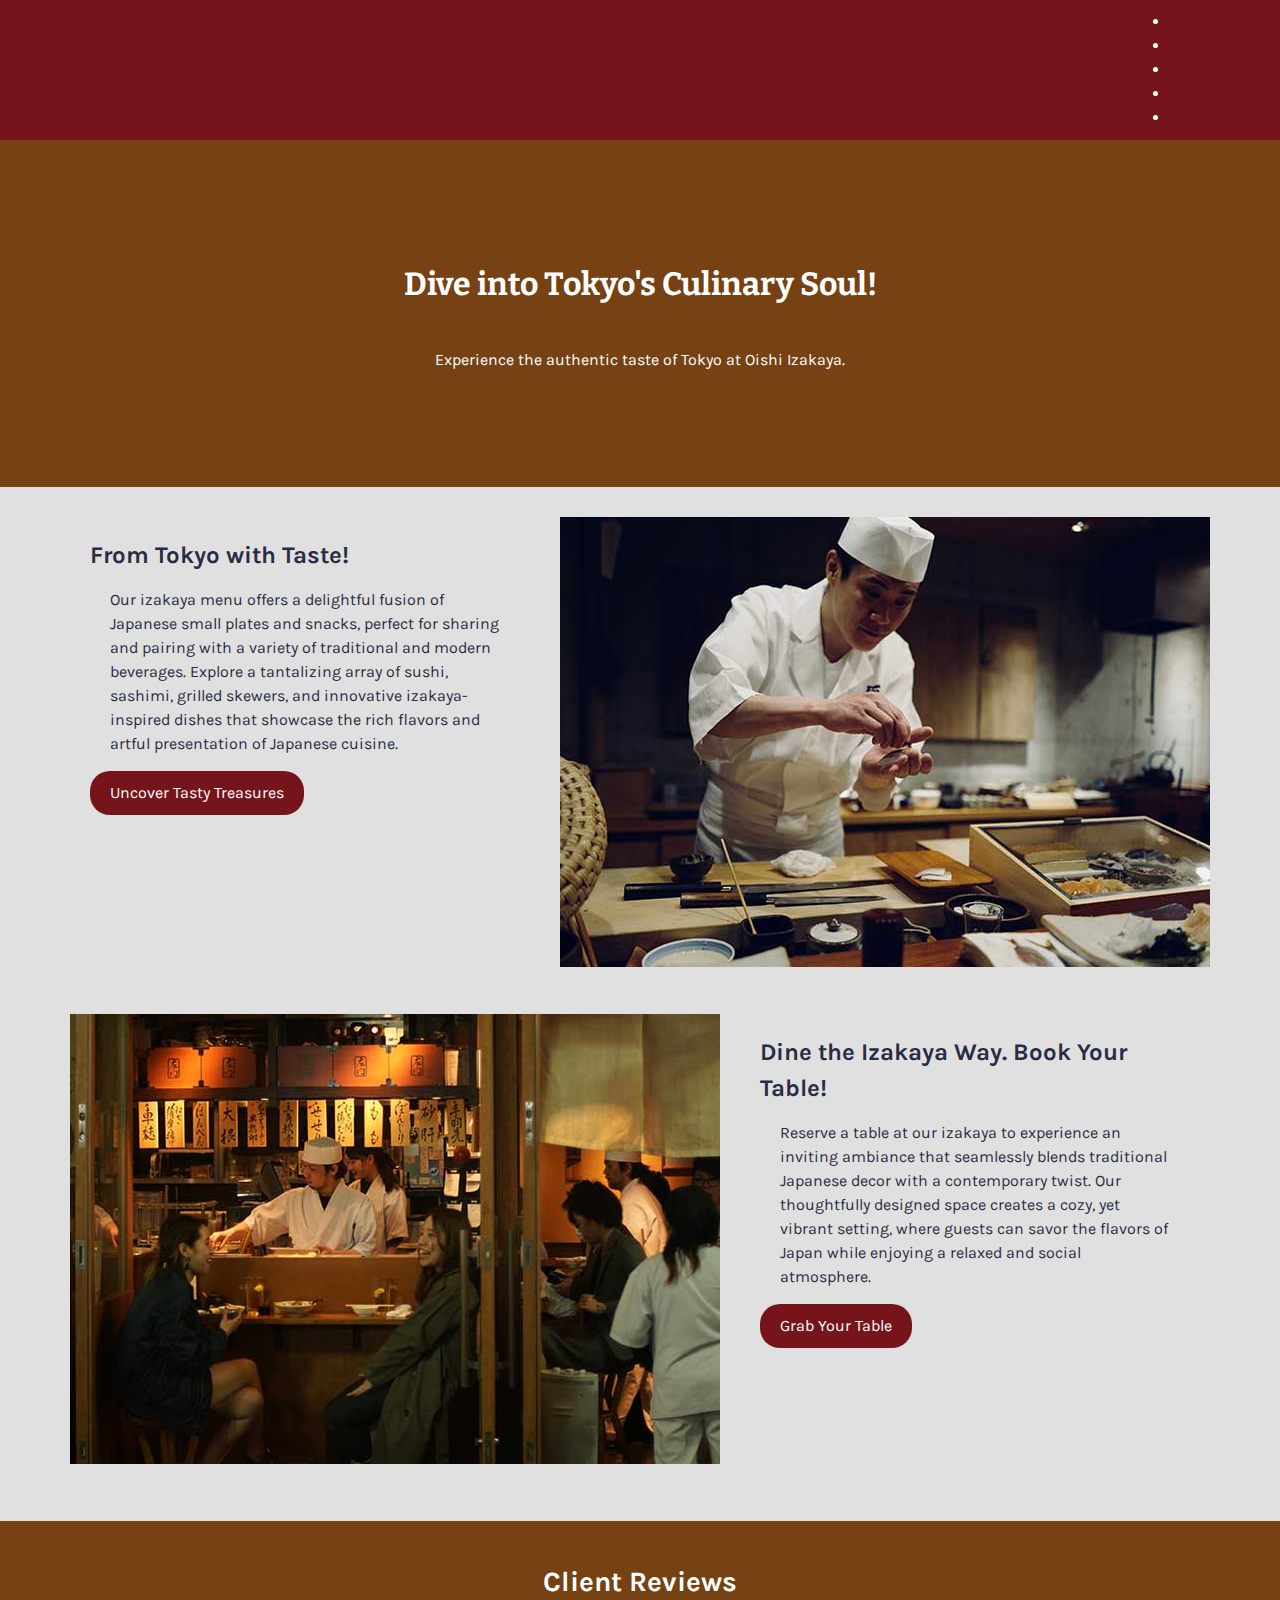
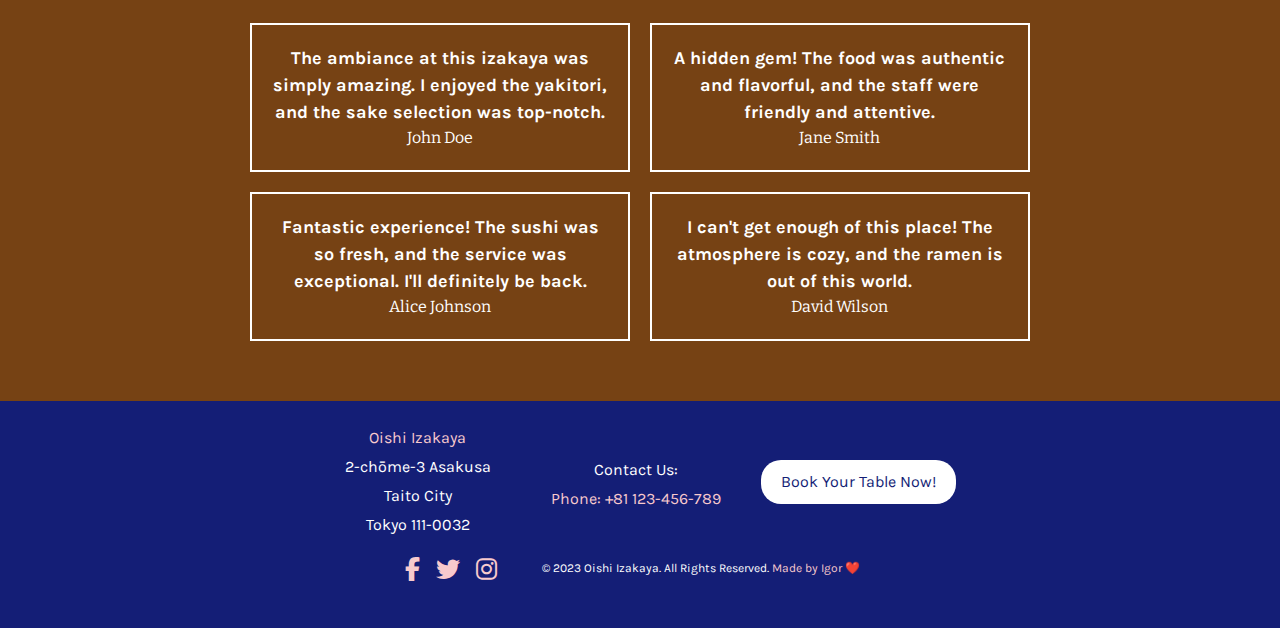
==== commit 255a2a74: "Fix: navigation. Add: animated buttons and svg" ====
--- a/index.html
+++ b/index.html
@@ -7,6 +7,7 @@
     <link rel="stylesheet" href="css/styles.css">
     <link rel="stylesheet" href="https://cdnjs.cloudflare.com/ajax/libs/font-awesome/6.4.0/css/all.min.css">
     <link rel="icon" href="img/favicon.ico" type="image/x-icon">
+    <script src="js/responsive-nav.js"></script>
     <meta name="description" content="Experience Oishi Izakaya - a haven of authentic Japanese flavors and ambiance. Indulge in the delicacies of traditional Japanese cuisine and drinks.">
     <meta name="keywords" content="Oishi, Izakaya, Japanese, Tavern, Sake, Cuisine, Authentic, Tokyo Flavors">
     <meta name="author" content="Igor Dinuzzi">
@@ -19,29 +20,28 @@
 </head>
 <body>
     <header>
-        <div>
-            <a href="index.html" aria-label="Oishi Izakaya Home"><img src="img/oishi-logo.svg" alt="oishi logo"></a>
-        </div>
-        <nav aria-label="Main Navigation Menu">
-            <div class="topnav" id="myTopnav">
-                <a href="index.html" aria-label="View our menu" class="active">Home</a>
-                <a href="menu.html" aria-label="View our menu">Menu</a>
-                <a href="reservation.html" aria-label="Reserve a table at our izakaya">Book a table</a>
-                <a href="about.html" aria-label="Learn more about our history and values">About Oishi</a>
-                <a href="contact.html" aria-label="Contact us">Contact us</a>
-                <a href="javascript:void(0);" class="icon" onclick="myFunction()">
-                  <i class="fa fa-bars"></i>
-                </a>
-              </div>
+        <a href="index.html" aria-label="Oishi Izakaya Home" class="logo" data-scroll><img src="img/oishi-logo.svg" alt="oishi logo"></a>
+
+        <nav class="nav-collapse">
+          <ul>
+            <li class="menu-item active"><a href="index.html" aria-label="View our menu">Home</a></li>
+            <li class="menu-item"><a href="menu.html" aria-label="View our menu">Menu</a></li>
+            <li class="menu-item"><a href="reservation.html" aria-label="Reserve a table at our izakaya">Book a table</a></li>
+            <li class="menu-item"><a href="about.html" aria-label="Learn more about our history and values">About Oishi</a></li>
+            <li class="menu-item"><a href="contact.html" aria-label="Contact us">Contact us</a></li>
+          </ul>
         </nav>
-    </header>
-    <main>
+      </header>
+      
+    
+    <main>        
         <div class="hero-section">
             <div class="hero-content">
-                <h1>Dive into Tokyo's Culinary Soul!</h1>
-                <p>Experience the authentic taste of Tokyo at Oishi Izakaya.</p>
+              <object type="image/svg+xml" data="img/chopsticks.svg"></object>
+              <h1>Dive into Tokyo's Culinary Soul!</h1>
+              <p>Experience the authentic taste of Tokyo at Oishi Izakaya.</p>
             </div>
-        </div>
+          </div>          
         <div class="container">
             <div class="row">
                 <div class="column">
@@ -163,16 +163,10 @@
                 <p>&copy; 2023 Oishi Izakaya. All Rights Reserved. <a href="https://github.com/igordinuzzi/" target="_blank">Made by Igor ❤️</a></p>
             </div>
         </div>
-    </footer>
-    <script>
-        function myFunction() {
-          var x = document.getElementById("myTopnav");
-          if (x.className === "topnav") {
-            x.className += " responsive";
-          } else {
-            x.className = "topnav";
-          }
-        }
-        </script>
+        <script src="js/fastclick.js"></script>
+        <script src="js/scroll.js"></script>
+        <script src="js/fixed-responsive-nav.js"></script>
+        <script src="js/button.js"></script>
+            
 </body>
 </html>
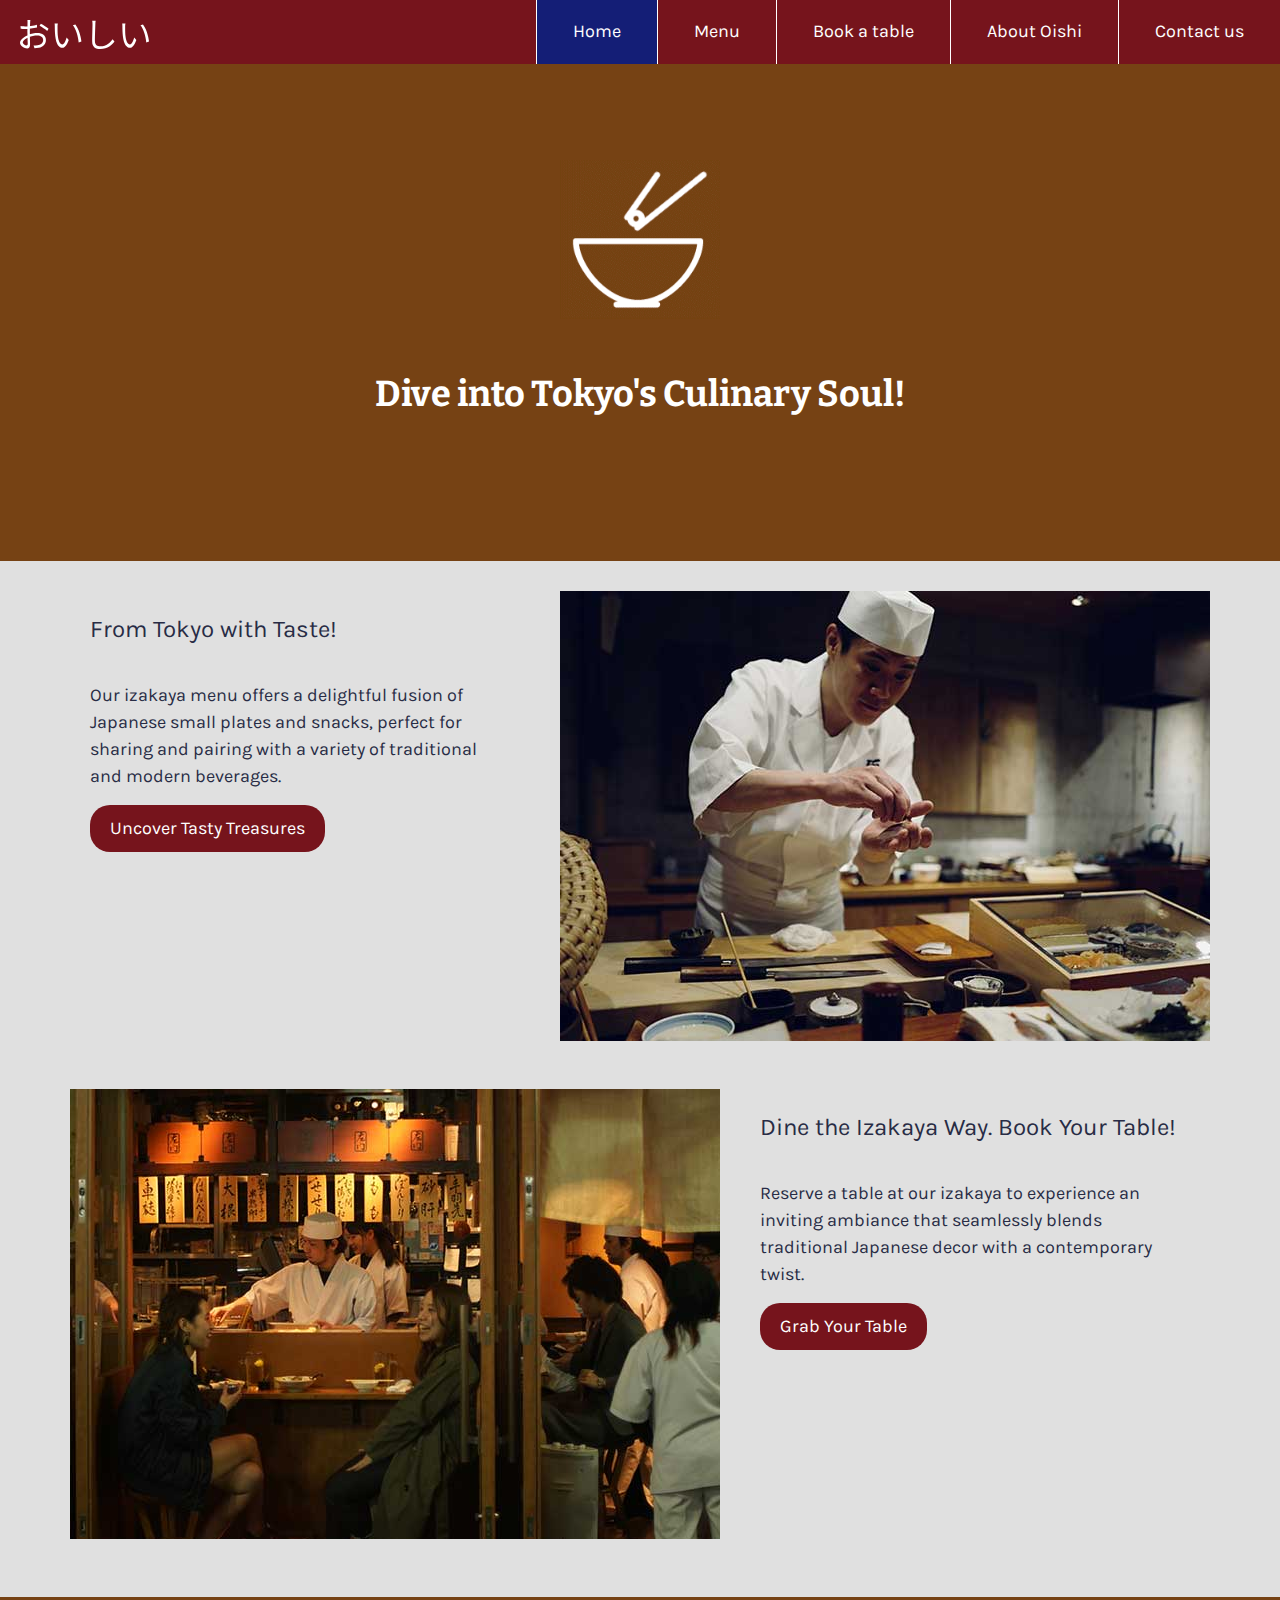
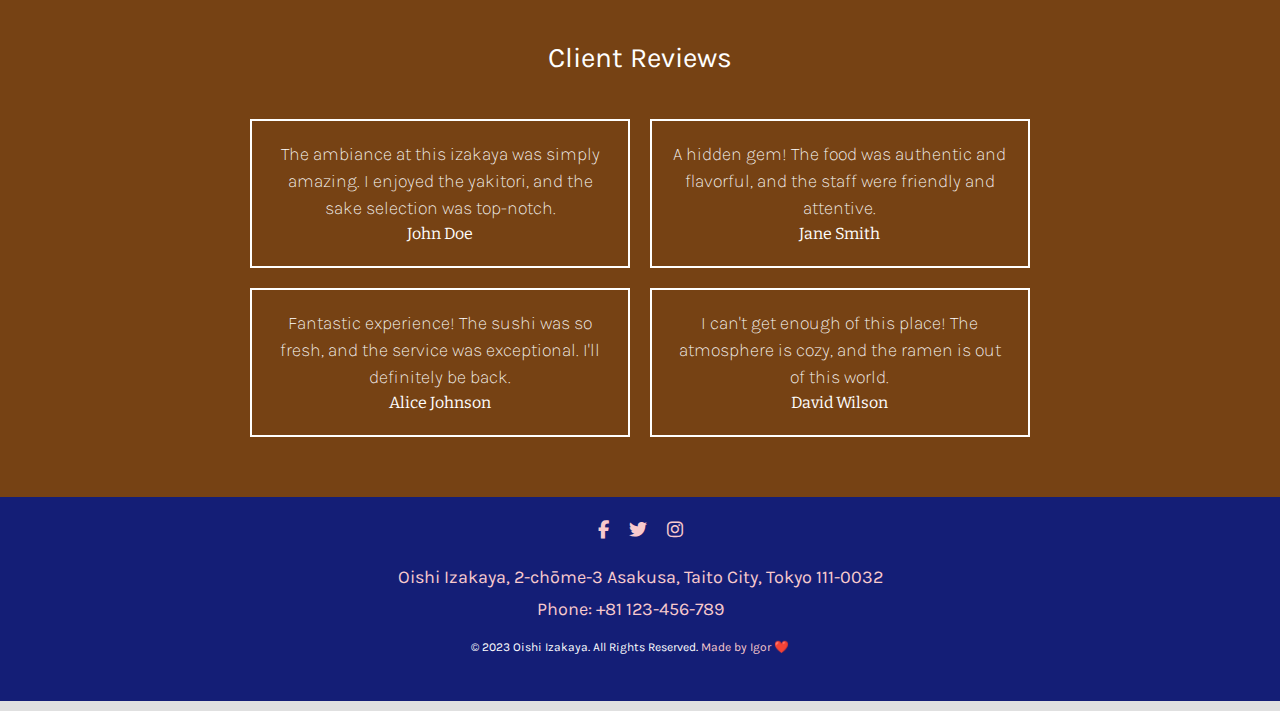
==== commit 2a961db2: "Change svg animation" ====
--- a/index.html
+++ b/index.html
@@ -7,6 +7,9 @@
     <link rel="stylesheet" href="css/styles.css">
     <link rel="stylesheet" href="https://cdnjs.cloudflare.com/ajax/libs/font-awesome/6.4.0/css/all.min.css">
     <link rel="icon" href="img/favicon.ico" type="image/x-icon">
+    <link rel="preconnect" href="https://fonts.googleapis.com">
+    <link rel="preconnect" href="https://fonts.gstatic.com" crossorigin>
+    <link href="https://fonts.googleapis.com/css2?family=Bitter&family=Karla&display=swap" rel="stylesheet">
     <script src="js/responsive-nav.js"></script>
     <meta name="description" content="Experience Oishi Izakaya - a haven of authentic Japanese flavors and ambiance. Indulge in the delicacies of traditional Japanese cuisine and drinks.">
     <meta name="keywords" content="Oishi, Izakaya, Japanese, Tavern, Sake, Cuisine, Authentic, Tokyo Flavors">
@@ -37,9 +40,8 @@
     <main>        
         <div class="hero-section">
             <div class="hero-content">
-              <object type="image/svg+xml" data="img/chopsticks.svg"></object>
+              <img src="img/chopsticks.gif" alt="Ramen bowl">
               <h1>Dive into Tokyo's Culinary Soul!</h1>
-              <p>Experience the authentic taste of Tokyo at Oishi Izakaya.</p>
             </div>
           </div>          
         <div class="container">
@@ -48,9 +50,7 @@
                     <div class="text">
                         <h2>From Tokyo with Taste!</h2>
                         <p>Our izakaya menu offers a delightful fusion of Japanese small plates and snacks, 
-                            perfect for sharing and pairing with a variety of traditional and modern beverages. 
-                            Explore a tantalizing array of sushi, sashimi, grilled skewers, and innovative 
-                            izakaya-inspired dishes that showcase the rich flavors and artful presentation of Japanese cuisine.</p>
+                            perfect for sharing and pairing with a variety of traditional and modern beverages.</p>
                         <a href="menu.html" aria-label="Explore our menu and uncover tasty treasures" class="btn">Uncover Tasty Treasures</a>
                     </div>
                 </div>
@@ -80,9 +80,7 @@
                     <div class="text">
                         <h2>Dine the Izakaya Way. Book Your Table!</h2>
                         <p>Reserve a table at our izakaya to experience an inviting ambiance that seamlessly blends 
-                            traditional Japanese decor with a contemporary twist. Our thoughtfully designed space 
-                            creates a cozy, yet vibrant setting, where guests can savor the flavors of Japan while 
-                            enjoying a relaxed and social atmosphere.</p>
+                            traditional Japanese decor with a contemporary twist.</p>
                         <a href="reservation.html" aria-label="Reserve a table at our Izakaya" class="btn">Grab Your Table</a>
                     </div>
                 </div>
@@ -129,40 +127,29 @@
     </main>
     <footer>
         <div class="upper-row">
-            <div class="address">
-                <a href="https://maps.app.goo.gl/okZDz75m9zWryP996" target="_blank"><p>Oishi Izakaya</p></a>
-                <p>2-chōme-3 Asakusa</p>
-                <p>Taito City</p>
-                <p>Tokyo 111-0032</p>
-            </div>
-    
-            <div class="contact">
-                <p>Contact Us:</p>
-                <a href="tel:+81123456789">Phone: +81 123-456-789</a>
-            </div>
-    
-            <div class="cta">
-                <a href="reservation.html">Book Your Table Now!</a>
-            </div>
+          <div class="social-icons">
+            <a href="https://www.facebook.com/" target="_blank" aria-label="Link to our Facebook page">
+              <i class="fab fa-facebook-f"></i>
+            </a>
+            <a href="https://twitter.com/" target="_blank" aria-label="Link to our Twitter page">
+              <i class="fab fa-twitter"></i>
+            </a>
+            <a href="https://www.instagram.com/" target="_blank" aria-label="Link to our Instagram page">
+              <i class="fab fa-instagram"></i>
+            </a>
+          </div>
+          <div class="address">
+            <a href="https://maps.app.goo.gl/okZDz75m9zWryP996" target="_blank">Oishi Izakaya, 2-chōme-3 Asakusa, Taito City, Tokyo 111-0032</a>
+            <p><a href="tel:+81123456789">Phone: +81 123-456-789</a></p>
+          </div>
         </div>
-    
         <div class="lower-row">
-            <div class="social-icons">
-                <a href="https://www.facebook.com/" target="_blank" aria-label="Link to our Facebook page">
-                    <i class="fab fa-facebook-f"></i>
-                </a>
-                <a href="https://twitter.com/" target="_blank" aria-label="Link to our Twitter page">
-                    <i class="fab fa-twitter"></i>
-                </a>
-                <a href="https://www.instagram.com/" target="_blank" aria-label="Link to our Instagram page">
-                    <i class="fab fa-instagram"></i>
-                </a>
-            </div>
-    
-            <div class="copyright">
-                <p>&copy; 2023 Oishi Izakaya. All Rights Reserved. <a href="https://github.com/igordinuzzi/" target="_blank">Made by Igor ❤️</a></p>
-            </div>
+          <div class="copyright">
+            <p>&copy; 2023 Oishi Izakaya. All Rights Reserved. <a href="https://github.com/igordinuzzi/" target="_blank">Made by Igor ❤️</a></p>
+          </div>
         </div>
+      </footer>
+      
         <script src="js/fastclick.js"></script>
         <script src="js/scroll.js"></script>
         <script src="js/fixed-responsive-nav.js"></script>
--- a/css/styles.css
+++ b/css/styles.css
@@ -1,6 +1,17 @@
-
-
-@import url('https://fonts.googleapis.com/css2?family=Bitter&family=Karla:wght@300;400;700&display=swap');
+/* Define variables */
+:root {
+  --main-font: 'Karla', sans-serif;
+  --secondary-font: 'Bitter', serif;
+  --primary-color: #76141C;
+  --secondary-color: #764214;
+  --background-color: #E0E0E0;
+  --text-color: #282c45;
+  --link-color: #350004;
+  --link-hover-color: #F8CACD;
+  --hover-color: #141E76;
+}
+
+@import url('https://fonts.googleapis.com/css2?family=Bitter&family=Karla&display=swap');
 
 * {
   margin: 0;
@@ -10,13 +21,15 @@
 
 body {
   line-height: 1.5;
-  color: #282c45; 
-  background-color: #E0E0E0
-; 
-  font-family: 'Karla', sans-serif;
-  font-size: 16px;
-  text-align: center;
-}
+  color: var(--text-color);
+  background-color: var(--background-color);
+  font-family: var(--main-font);
+  font-size: 18px;
+  text-align: center;
+}
+
+
+/* 2 columns grid */
 
 .container {
   max-width: 1200px;
@@ -42,42 +55,12 @@
 }
 
 .text p {
-  font-size: 16px;
+  font-size: 18px; /* Updated font size to 18px */
 }
 
 .image {
   max-width: 100%;
 }
-
-/* Media query for responsiveness */
-@media screen and (max-width: 768px) {
-  .container {
-    text-align: center; 
-  }
-
-  .row {
-    flex-direction: column; 
-  }
-
-  .column {
-    flex: 100%;
-    padding: 10px;
-  }
-
-  .text {
-    margin: 0; 
-  }
-
-  .column .text p {
-    font-size: 14px; 
-  }
-
-  .column .image img {
-    max-width: 100%; 
-  }
-}
-
-
 
 
 /* Default font styles */
@@ -88,186 +71,365 @@
 
 h1 {
   font-size: 32px;
-  font-family: 'Bitter', serif;
-  text-align: center;
-  color: #76141C;
-  padding-top: 20px;
+  font-family: var(--secondary-font);
+  color: var(--primary-color);
+  padding-top: 40px;
   padding-bottom: 20px;
 }
 
 h2 {
   font-size: 24px;
+  font-weight: normal;
+  padding-bottom: 20px;
 }
 
 p {
   margin-bottom: 15px;
-  padding-left: 20px;
   padding-right: 20px;
+  font-size: 18px; /* Updated font size to 18px */
 }
 
 /* Media query for responsiveness */
 @media screen and (max-width: 768px) {
   h1 {
-      font-size: 28px;
-      padding-top: 10px;
-      padding-bottom: 10px;
+    font-size: 28px;
+    padding-top: 10px;
+    padding-bottom: 10px;
   }
 
   h2 {
-      font-size: 20px;
+    font-size: 20px;
+    padding-left: 20px;
+    padding-right: 20px;
   }
 
   p {
-      font-size: 14px; 
-  }
-}
-
-
-  
-  /* Header */
-  header {
-    display: flex;
-    justify-content: space-between;
-    align-items: center;
-    background-color: #76141C;
-    padding: 10px 20px;
-    color: #fff;
+    font-size: 18px; /* Updated font size to 18px */
+    padding-left: 20px;
+    padding-right: 20px; 
+  }
+}
+
+/* ------------------------------------------
+  RESPONSIVE NAV STYLES
+--------------------------------------------- */
+
+.nav-collapse ul {
+  margin: 0;
+  padding: 0;
+  width: 100%;
+  display: block;
+  list-style: none;
+}
+
+.nav-collapse li {
+  width: 100%;
+  display: block;
+}
+
+.js .nav-collapse {
+  clip: rect(0 0 0 0);
+  max-height: 0;
+  position: absolute;
+  display: block;
+  overflow: hidden;
+  zoom: 1;
+}
+
+.nav-collapse.opened {
+  max-height: 9999px;
+}
+
+.disable-pointer-events {
+  pointer-events: none !important;
+}
+
+.nav-toggle {
+  user-select: none;
+}
+
+@media screen and (min-width: 40em) {
+  .js .nav-collapse {
+    position: relative;
+  }
+  .js .nav-collapse.closed {
+    max-height: none;
+  }
+  .nav-toggle {
+    display: none;
+  }
+}
+
+
+
+
+/* ------------------------------------------
+  FIXED HEADER
+--------------------------------------------- */
+
+header {
+  background: var(--primary-color);
+  position: fixed;
+  z-index: 3;
+  width: 100%;
+  left: 0;
+  top: 0;
+}
+
+.logo {
+  float: left;
+}
+
+.logo img {
+  width: 150px;
+  height: auto;
+  padding-left: 20px;
+  padding-top: 20px;
+}
+
+
+/* ------------------------------------------
+  MASK
+--------------------------------------------- */
+
+.mask {
+  -webkit-transition: opacity 300ms;
+  -moz-transition: opacity 300ms;
+  transition: opacity 300ms;
+  background: rgba(0,0,0, .5);
+  visibility: hidden;
+  position: fixed;
+  opacity: 0;
+  z-index: 2;
+  bottom: 0;
+  right: 0;
+  left: 0;
+  top: 0;
+}
+
+.android .mask {
+  -webkit-transition: none;
+  transition: none;
+}
+
+.js-nav-active .mask {
+  visibility: visible;
+  opacity: 1;
+}
+
+@media screen and (min-width: 40em) {
+  .mask {
+    display: none !important;
+    opacity: 0 !important;
+  }
+}
+
+
+/* ------------------------------------------
+  NAVIGATION STYLES
+--------------------------------------------- */
+
+.fixed {
+  position: fixed;
+  width: 100%;
+  left: 0;
+  top: 0;
+}
+
+.nav-collapse,
+.nav-collapse * {
+  -webkit-box-sizing: border-box;
+  -moz-box-sizing: border-box;
+  box-sizing: border-box;
+}
+
+.nav-collapse,
+.nav-collapse ul {
+  list-style: none;
+  width: 100%;
+  float: left;
+}
+
+@media screen and (min-width: 40em) {
+  .nav-collapse {
+    float: right;
+    width: auto;
+  }
+}
+
+.nav-collapse li {
+  float: left;
+  width: 100%;
+}
+
+@media screen and (min-width: 40em) {
+  .nav-collapse li {
+    width: auto;
+  }
+}
+
+.nav-collapse a {
+  -webkit-tap-highlight-color: rgba(0,0,0,0);
+  border-top: 1px solid white;
+  text-decoration: none;
+  background: var(--primary-color);
+  padding: 0.7em 1em;
+  color: #fff;
+  width: 100%;
+  float: left;
+}
+
+.nav-collapse a:active,
+.nav-collapse .active a {
+  background: var(--hover-color);
+  color: #fff;
+}
+
+@media screen and (min-width: 40em) {
+  .nav-collapse a {
+    border-left: 1px solid white;
+    padding: 1.02em 2em;
     text-align: center;
-  }
-  
-
-header div img {
-    width: 100px; 
-    height: auto;
-}
-
-/* Navigation */
-.topnav {
+    border-top: 0;
+    float: left;
+    margin: 0;
+  }
+}
+
+.nav-collapse ul ul a {
+  background: var(--primary-color);
+  padding-left: 2em;
+}
+
+@media screen and (min-width: 40em) {
+  .nav-collapse ul ul a {
+    display: none;
+  }
+}
+
+
+/* ------------------------------------------
+  NAV TOGGLE STYLES
+--------------------------------------------- */
+
+@font-face {
+  font-family: "responsivenav";
+  src:url("../icons/responsivenav.eot");
+  src:url("../icons/responsivenav.eot?#iefix") format("embedded-opentype"),
+    url("../icons/responsivenav.ttf") format("truetype"),
+    url("../icons/responsivenav.woff") format("woff"),
+    url("../icons/responsivenav.svg#responsivenav") format("svg");
+  font-weight: normal;
+  font-style: normal;
+}
+
+.nav-toggle {
+  -webkit-font-smoothing: antialiased;
+  -moz-osx-font-smoothing: grayscale;
+  text-decoration: none;
+  text-indent: -300px;
+  position: relative;
   overflow: hidden;
-}
-
-.topnav a {
-  float: left;
-  display: block;
+  width: 60px;
+  height: 55px;
+  float: right;
+}
+
+.nav-toggle:before {
+  color: #fff; /* Edit this to change the icon color */
+  font: normal 28px/55px "responsivenav"; /* Edit font-size (28px) to change the icon size */
+  text-transform: none;
+  text-align: center;
+  position: absolute;
+  content: "\2261"; /* Hamburger icon */
+  text-indent: 0;
+  speak: none;
+  width: 100%;
+  left: 0;
+  top: 0;
+}
+
+.nav-toggle.active:before {
+  font-size: 24px;
+  content: "\78"; /* Close icon */
+}
+
+.nav-collapse a:hover:not(.active) {
+  background-color: #F8CACD;
+}
+
+.nav-collapse .active a:hover {
+  color: var(--primary-color);
+}
+
+
+
+
+
+/* Footer */
+footer {
+  background-color: var(--hover-color);
   color: #fff;
-  text-align: center;
-  padding: 14px 16px;
+  padding-top: 20px;
+  padding-bottom: 20px;
+  font-family: var(--main-font);
+  text-align: center;
+  margin-top: 0px;
+  margin-bottom: 10px;
+}
+
+footer a {
+  color: #F8CACD;
   text-decoration: none;
-  font-size: 17px;
-}
-
-.topnav a:hover {
-  background-color: #fff;
-  color: #76141C;
-}
-
-.topnav a.active {
-  background-color: #fff;
-  color: #76141C;
-}
-
-.topnav .icon {
-  display: none;
-}
-
-@media screen and (max-width: 600px) {
-  .topnav a:not(:first-child) {display: none;}
-  .topnav a.icon {
-    float: right;
-    display: block;
-  }
-}
-
-@media screen and (max-width: 600px) {
-  .topnav.responsive {position: relative;}
-  .topnav.responsive .icon {
-    position: absolute;
-    right: 0;
-    top: 0;
-  }
-  .topnav.responsive a {
-    float: none;
-    display: block;
-    text-align: left;
-  }
-}
-
-
-
-/* Footer */
-
+}
+
+footer a:hover {
+  color: #B5BCFF;
+}
+
+.upper-row, .lower-row {
+  display: flex;
+  flex-direction: column;
+  justify-content: center;
+  align-items: center;
+  gap: 20px;
+  margin-bottom: 10px;
+}
+
+.social-icons {
+  display: flex;
+  gap: 20px;
+  align-items: center;
+  justify-content: center;
+}
+
+.address p,
+.contact p {
+  margin: 5px 0;
+}
+
+.copyright p {
+  font-size: 12px;
+}
+
+@media (max-width: 768px) {
+  .upper-row,
+  .lower-row {
+    flex-direction: column;
+  }
+
+  .address,
+  .contact {
+    margin: 10px 0;
+  }
+
+  /* Reduce the font size in the footer for mobile */
   footer {
-    background-color: #141E76;
-    color: #fff;
-    padding: 20px;
-    font-family: 'Karla', sans-serif;
-    text-align: center;
-    margin-top: 0; 
-    margin-bottom: 0; 
-  }
-
-footer a {
-    color: #F8CACD;
-    text-decoration: none;
-}
-
-footer a:hover {
-    color: #B5BCFF;
-}
-
-.upper-row, .lower-row {
-    display: flex;
-    justify-content: center;
-    align-items: center;
-    flex-wrap: wrap;
-    gap: 20px;
-    margin-bottom: 10px;
-}
-
-.address, .contact, .cta {
-    margin: 0 10px;
-}
-
-.address p, .contact p {
-    margin: 5px 0;
-}
-
-.cta a {
-    display: inline-block;
-    background-color: #fff;
-    color: #141E76;
-    padding: 10px 20px;
-    border-radius: 20px;
-    transition: background-color 0.3s ease;
-}
-
-.cta a:hover {
-    background-color: #B5BCFF;
-    color: #141E76;
-}
-
-.social-icons {
-    font-size: 24px;
-    margin-bottom: 10px;
-}
-
-.social-icons a {
-    margin: 0 5px;
-}
-
-.copyright {
-    font-size: 12px;
-}
-
-@media (max-width: 768px) {
-    .upper-row, .lower-row {
-        flex-direction: column;
-    }
-
-    .address, .contact, .cta {
-        margin: 10px 0;
-    }
-}
+    font-size: 14px; /* Adjust the font size as needed */
+  }
+}
+
+
 
 
 
@@ -275,42 +437,57 @@
 
   a {
     text-decoration: none;
-    color: #76141C;
+    color: var(--primary-color);
   }
   
   a:hover {
     text-decoration: none;
-    color: #350004;
+    color: var(--link-color);
   }
 
 /* Hero Section */
 .hero-section {
-  background: #764214;
+  background: var(--secondary-color);
   width: 100%;
   display: flex;
-  justify-content: center; 
-  align-items: center;     
-  padding: 100px 0;        
+  justify-content: center;
+  align-items: center;
+  padding: 100px 0;
 }
 
 .hero-content {
   text-align: center;
-  color: white; 
+  color: white;
 }
 
 .hero-content h1 {
-  font-size: 2em; 
+  font-size: 2em;
   margin-bottom: 20px;
   color: #fff;
-}
-
+  text-align: center;
+}
+
+.hero-content p {
+  text-align: center;
+}
+
+.hero-section img {
+  width: 30%;
+}
 
 /* Optional: Responsive adjustments */
 @media screen and (max-width: 768px) {
   .hero-content h1 {
-      font-size: 1.5em;
-  }
-}
+    font-size: 1.5em;
+  }
+
+  /* Make the SVG smaller and maintain aspect ratio */
+  .hero-section object {
+    width: 30%; /* Adjust the width percentage as needed */
+    height: auto; /* Automatically adjust height to maintain aspect ratio */
+  }
+}
+
 
 
 
@@ -318,44 +495,40 @@
 .btn {
   display: inline-block;
   padding: 10px 20px;
-  font-size: 1em; 
+  font-size: 1em;
   text-align: center;
   border: none;
   border-radius: 20px;
   cursor: pointer;
   transition: background-color 0.3s;
-  background-color: #76141C;
+  background-color: var(--primary-color);
   color: #fff;
-  font-family: 'Karla', sans-serif;
+  font-family: var(--main-font);
+  animation: bounce 2s infinite cubic-bezier(0.22, 0.61, 0.36, 1);
 }
 
 .btn:hover {
-  background-color: #764214;
+  background-color: var(--secondary-color);
   color: #fff;
-}
-
-/* Media query for smaller screens (mobile) */
-@media screen and (max-width: 768px) {
-  .hero-text {
-    width: 90%; 
-  }
-
-  .hero-text h1 {
-    font-size: 1em; 
-    margin-bottom: 1em; 
-  }
-
-  /* Style for the button on smaller screens */
-  .btn {
-    font-size: 0.9em; 
-    padding: 0.8em 1.6em; 
+  animation: none; /* Disable animation on hover */
+}
+
+@keyframes bounce {
+  0%, 20%, 50%, 80%, 100% {
+    transform: translateY(0);
+  }
+  40% {
+    transform: translateY(-10px);
+  }
+  60% {
+    transform: translateY(-5px);
   }
 }
 
 
 /* Style for the reviews section */
 .reviews-section {
-  background-color: #764214;
+  background-color: var(--secondary-color);
   color: #fff;
   padding: 40px;
   margin-bottom: 0;
@@ -420,13 +593,13 @@
 /* Style for review author's name */
 .review-author {
   font-size: 16px;
-  font-family: 'Bitter', serif;
+  font-family: var(--secondary-font);
 }
 
 /* Style for review content */
 .review-content {
   font-size: 18px;
-  font-weight: bold;
+  font-weight: lighter;
 }
 
 /* Responsive design for smaller screens (e.g., mobile) */
@@ -454,72 +627,89 @@
 
 
 /* Menu */
+
+
 .menu {
-  display: flex;
-  flex-direction: column; 
-  align-items: center;
-  text-align: center;
+  text-align: center;
+  margin-bottom: 20px; /* Add spacing below the .menu div */
 }
 
 .tabs {
   display: flex;
-  margin: 10px;
+  flex-wrap: wrap;
   justify-content: center;
+  gap: 20px;
+  margin-top: 20px;
 }
 
 .tab {
-  display: inline-block;
+  cursor: pointer;
   padding: 10px 20px;
-  cursor: pointer;
-  background-color: #f0f0f0;
-  border: 1px solid #ccc;
-  transition: background-color 0.3s;
-  margin-right: 10px;
+  background-color: #eee;
   border-radius: 5px;
 }
 
 .tab:hover {
-  background-color: #e0e0e0;
+  background-color: var(--link-hover-color)
 }
 
 .tab.active {
-  background-color: #141E76;
+  background-color: var(--hover-color);
   color: white;
 }
 
-.tab-content-gap {
-  height: 20px; 
-}
-
-.tab-content {
+
+
+
+.items {
   display: flex;
   flex-wrap: wrap;
-  justify-content: space-between;
-}
-
-/* Menu responsive grid */
+  justify-content: center;
+  gap: 20px;
+  margin-top: 20px;
+}
+
 .item {
-  text-align: center;
-  width: calc(25% - 20px); 
-  margin: 10px;
-  display: flex;
-  flex-direction: column;
-  align-items: center;
-}
-
-@media screen and (max-width: 768px) {
-  .tab-content {
-      width: 100%; 
-      padding: 0 10px; 
+  width: calc(25% - 40px); /* 4 items in a row, centered */
+  padding-top: 20px;
+  background-color: #f9f9f9;
+  border: 1px solid #ccc;
+  border-radius: 5px;
+  text-align: center;
+}
+
+.item-title {
+  font-weight: bold;
+  color: var(--primary-color)
+}
+
+picture {
+  overflow: hidden;
+  position: relative;
+}
+
+picture img {
+  transition: transform 0.3s ease; /* Add a smooth transition effect */
+}
+
+picture:hover img {
+  transform: scale(1.2); /* Adjust the scaling factor for zoom effect */
+}
+
+/* Media query for screens with a maximum width of 768px (mobile) */
+@media (max-width: 768px) {
+  .tabs {
+    flex-direction: column;
+  margin: 0; /* Remove spacing above tabs on mobile */
   }
 
   .tab {
-      margin: 5px 0;
-  }
-
-  /* Menu 2 columns on mobile */
+    width: 100%;
+    margin: 0;
+  }
+
   .item {
-      width: calc(50% - 20px); 
+    width: calc(50% - 40px);
   }
 }
 
@@ -528,6 +718,9 @@
 
 #reservationForm {
   padding-bottom: 50px;
+  width: 50%;
+  text-align: center;
+  margin: 0 auto; /* Center the div horizontally within the page */
 }
 
 label {
@@ -553,7 +746,7 @@
 
 /* Effect for focusing on input fields and select */
 input:focus, select:focus {
-  border-color: #141E76;
+  border-color: var(--hover-color);
   outline: none;
 }
 
@@ -564,7 +757,7 @@
 
 /* Styling for the submit input */
 input[type="submit"] {
-  background-color: #76141C;
+  background-color: var(--primary-color);
   color: white;
   padding: 10px 20px;
   margin-top: 20px;
@@ -577,14 +770,14 @@
 
 /* Hover effect for the submit input */
 input[type="submit"]:hover {
-  background-color: #764214;
+  background-color: var(--secondary-color);
 }
 
 /* Create a one-column layout on mobile */
 @media screen and (max-width: 768px) {
   /* Make input fields wider on mobile */
   input, select {
-    width: 80%;
+    width: 100%;
   }
 
   label {
@@ -592,28 +785,74 @@
   }
 }
 
-
-.location-container {
-  padding: 50px 20px; /* 50px top and bottom, 20px left and right */
+/* Contact */
+
+.contact-container {
   display: flex;
-  flex-wrap: wrap;
-  justify-content: space-between;
+  flex-direction: column;
   align-items: center;
-}
-
-.location-details {
-  flex: 1;
-  text-align: center;
-}
-
-.map-container {
-  width: 100%;
-  text-align: center;
-  margin-bottom: 0;
-}
-
-iframe {
-  max-width: 100%;
-  height: 450px; /* Set the desired height */
-}
-
+  justify-content: center;
+  height: 100vh;
+  
+}
+
+.map {
+   width: 100%;
+   height: 400px;
+   background-size: cover;
+   background-position: center;
+   padding-top: inherit;
+}
+
+/* Instaclass */
+.map { -webkit-filter: grayscale(100%); }
+
+.contact-info {
+   text-align: center;
+}
+
+.icon {
+   font-size: 24px;
+   margin-right: 10px;
+   color: var(--primary-color)
+}
+
+/* breadcrumbs */
+.breadcrumb {
+  background-color: #f2f2f2;
+  padding: 10px;
+  font-size: 16px;
+  display: flex;
+  align-items: center;
+  text-align: left; /* Left-align text within the container */
+}
+
+.breadcrumb a {
+  text-decoration: none;
+  color: var(--primary-color)
+}
+
+.breadcrumb a:hover {
+  text-decoration: none;
+  color: var(--link-color)
+}
+
+.separator {
+  margin: 0 5px;
+}
+
+.current-page {
+  font-weight: bold;
+}
+
+/* Responsive CSS for mobile (no need for additional rules) */
+@media screen and (max-width: 768px) {
+  .breadcrumb {
+    flex-wrap: wrap;
+  }
+}
+
+main {
+  padding-top: 60px; /* Adjust this value based on your header's height */
+}
+
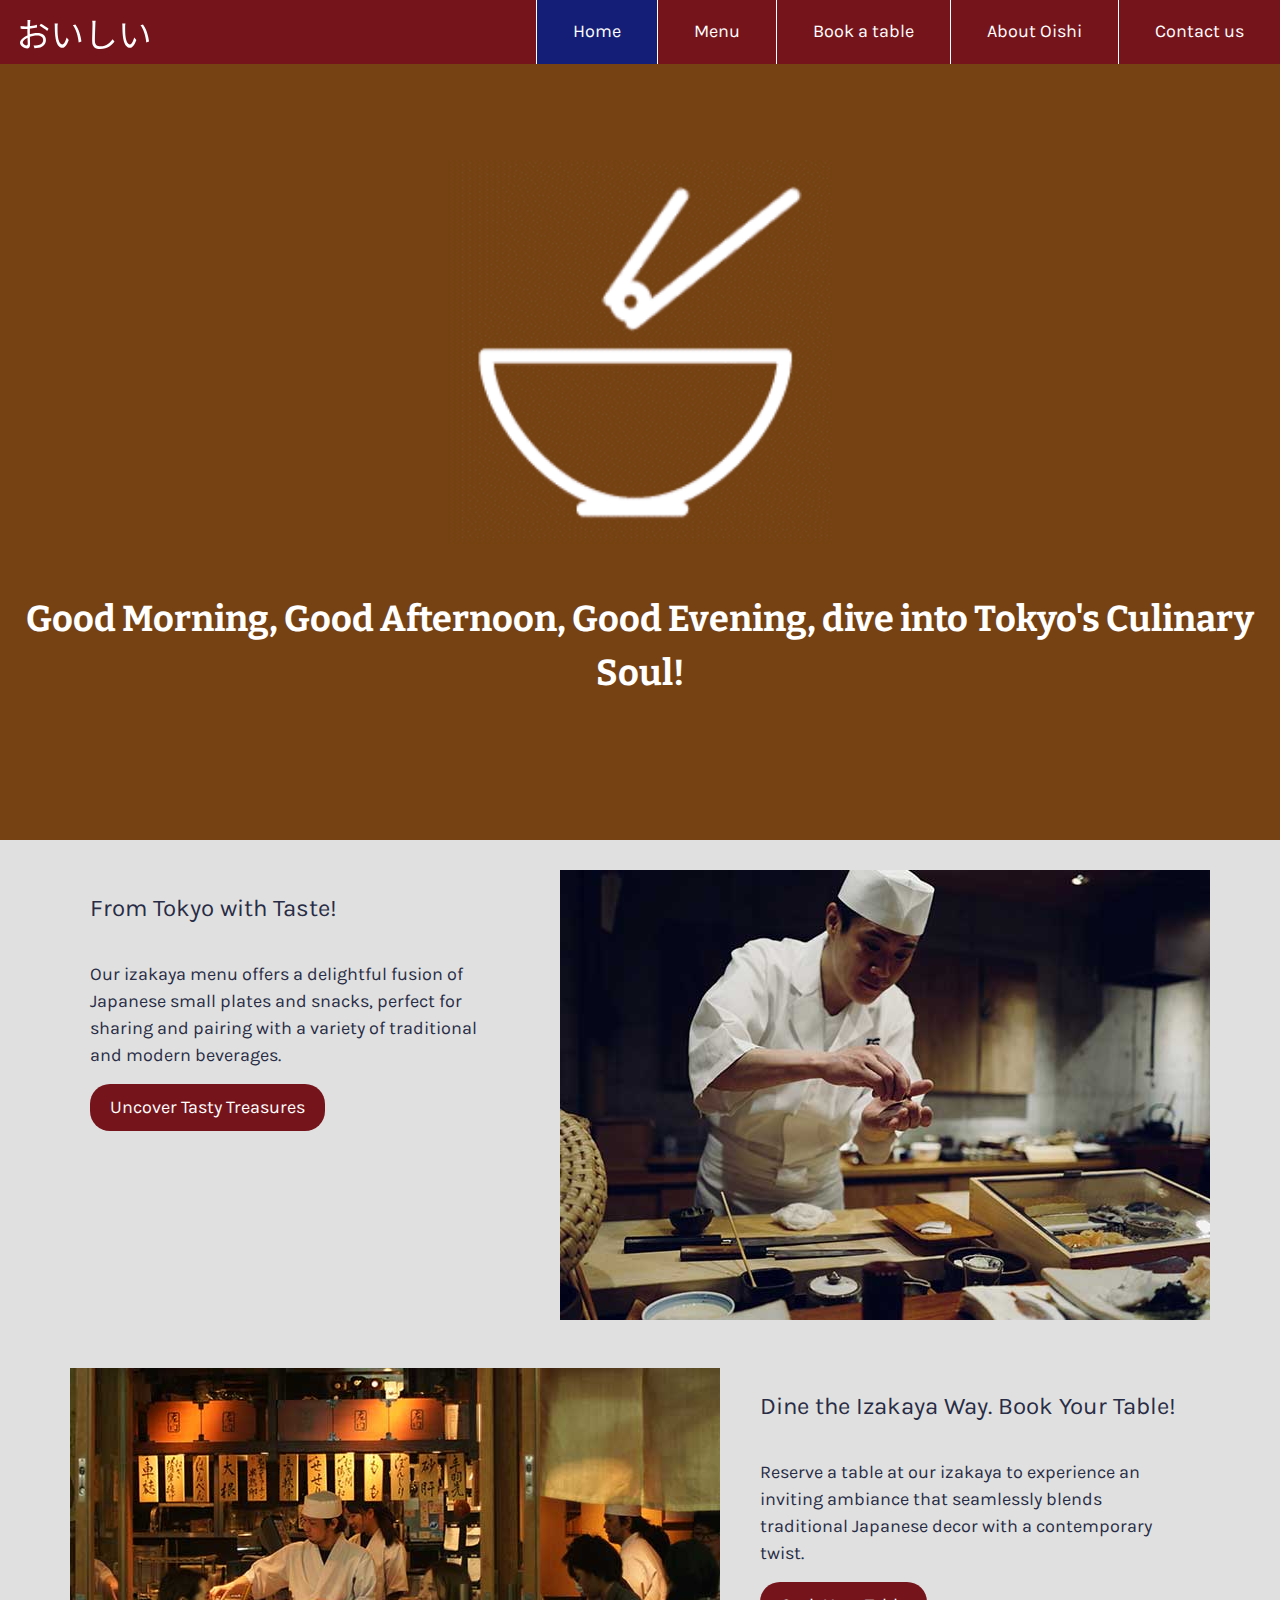
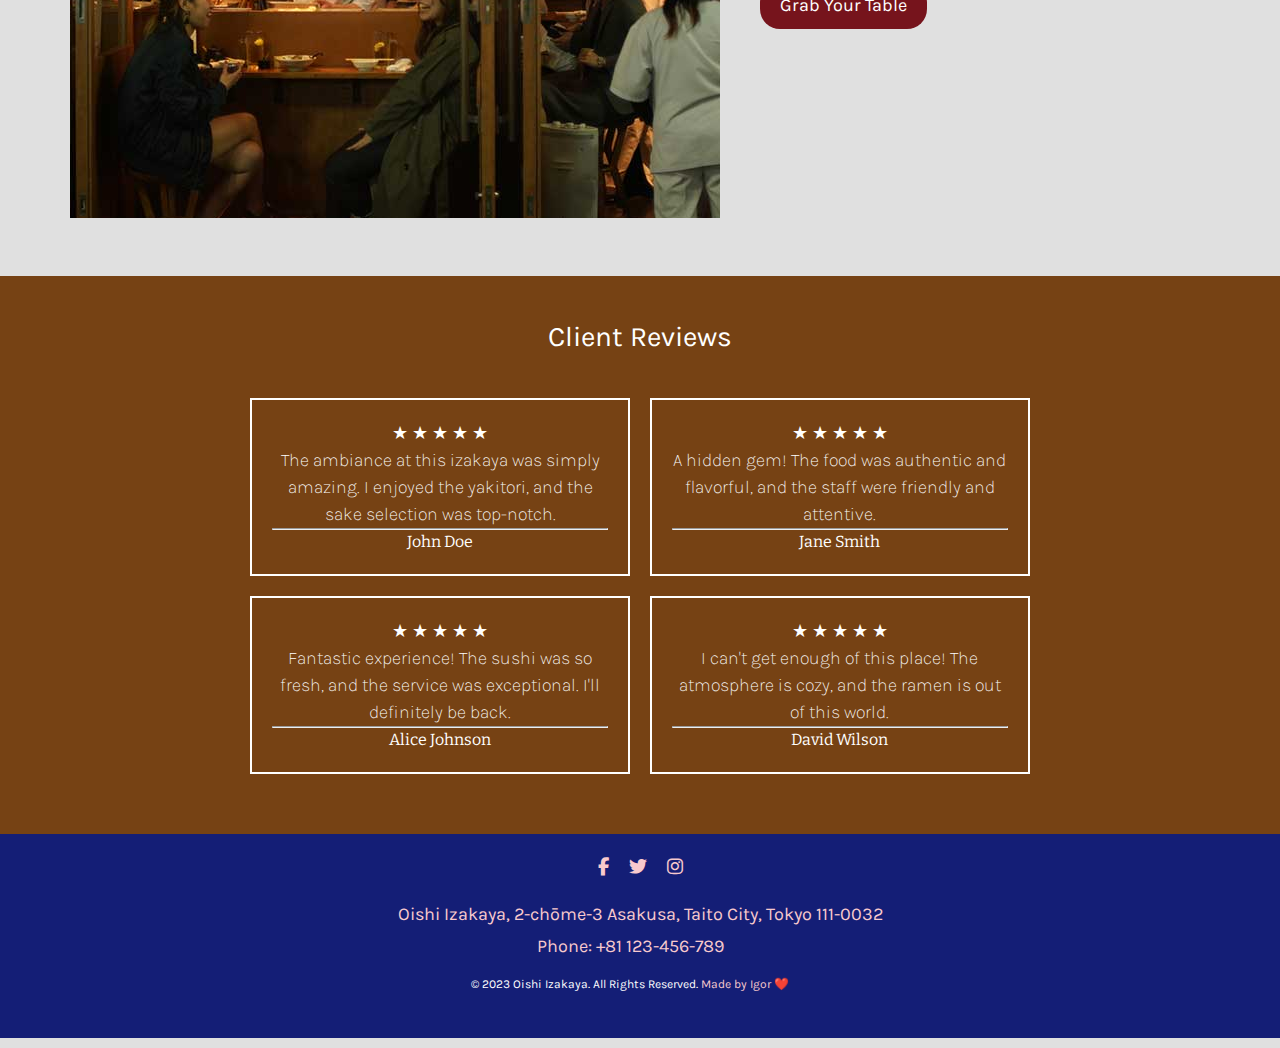
==== commit ae9e030f: "Fix: review section in INDEX" ====
--- a/index.html
+++ b/index.html
@@ -11,6 +11,8 @@
     <link rel="preconnect" href="https://fonts.gstatic.com" crossorigin>
     <link href="https://fonts.googleapis.com/css2?family=Bitter&family=Karla&display=swap" rel="stylesheet">
     <script src="js/responsive-nav.js"></script>
+    <script src="https://code.jquery.com/jquery-3.6.0.min.js"></script>
+    <script src="js/greeting.js"></script>
     <meta name="description" content="Experience Oishi Izakaya - a haven of authentic Japanese flavors and ambiance. Indulge in the delicacies of traditional Japanese cuisine and drinks.">
     <meta name="keywords" content="Oishi, Izakaya, Japanese, Tavern, Sake, Cuisine, Authentic, Tokyo Flavors">
     <meta name="author" content="Igor Dinuzzi">
@@ -41,7 +43,7 @@
         <div class="hero-section">
             <div class="hero-content">
               <img src="img/chopsticks.gif" alt="Ramen bowl">
-              <h1>Dive into Tokyo's Culinary Soul!</h1>
+              <h1 id="greeting">Good Morning, Good Afternoon, Good Evening, dive into Tokyo's Culinary Soul!</h1>
             </div>
           </div>          
         <div class="container">
@@ -92,32 +94,64 @@
                 <!-- Column 1 -->
                 <div class="review-column">
                     <div class="review">
+                      <div class="stars">
+                        <span class="star">&#9733;</span>
+                        <span class="star">&#9733;</span>
+                        <span class="star">&#9733;</span>
+                        <span class="star">&#9733;</span>
+                        <span class="star">&#9733;</span>
+                    </div>
                         <div class="review-content">
                             The ambiance at this izakaya was simply amazing. I enjoyed the yakitori, and the sake selection was top-notch.
                         </div>
+                        <hr>
                         <div class="review-author">John Doe</div>
                     </div>
                     <!-- Add your new review here -->
                     <div class="review">
+                      <div class="stars">
+                        <span class="star">&#9733;</span>
+                        <span class="star">&#9733;</span>
+                        <span class="star">&#9733;</span>
+                        <span class="star">&#9733;</span>
+                        <span class="star">&#9733;</span>
+                    </div>
                         <div class="review-content">
                             Fantastic experience! The sushi was so fresh, and the service was exceptional. I'll definitely be back.
                         </div>
+                        <hr>
                         <div class="review-author">Alice Johnson</div>
                     </div>
                 </div>
                 <!-- Column 2 -->
                 <div class="review-column">
                     <div class="review">
+                      <div class="stars">
+                        <span class="star">&#9733;</span>
+                        <span class="star">&#9733;</span>
+                        <span class="star">&#9733;</span>
+                        <span class="star">&#9733;</span>
+                        <span class="star">&#9733;</span>
+                    </div>
                         <div class="review-content">
                             A hidden gem! The food was authentic and flavorful, and the staff were friendly and attentive.
                         </div>
+                        <hr>
                         <div class="review-author">Jane Smith</div>
                     </div>
                     <!-- Add your new review here -->
                     <div class="review">
+                      <div class="stars">
+                        <span class="star">&#9733;</span>
+                        <span class="star">&#9733;</span>
+                        <span class="star">&#9733;</span>
+                        <span class="star">&#9733;</span>
+                        <span class="star">&#9733;</span>
+                    </div>
                         <div class="review-content">
                             I can't get enough of this place! The atmosphere is cozy, and the ramen is out of this world.
                         </div>
+                        <hr>
                         <div class="review-author">David Wilson</div>
                     </div>
                 </div>
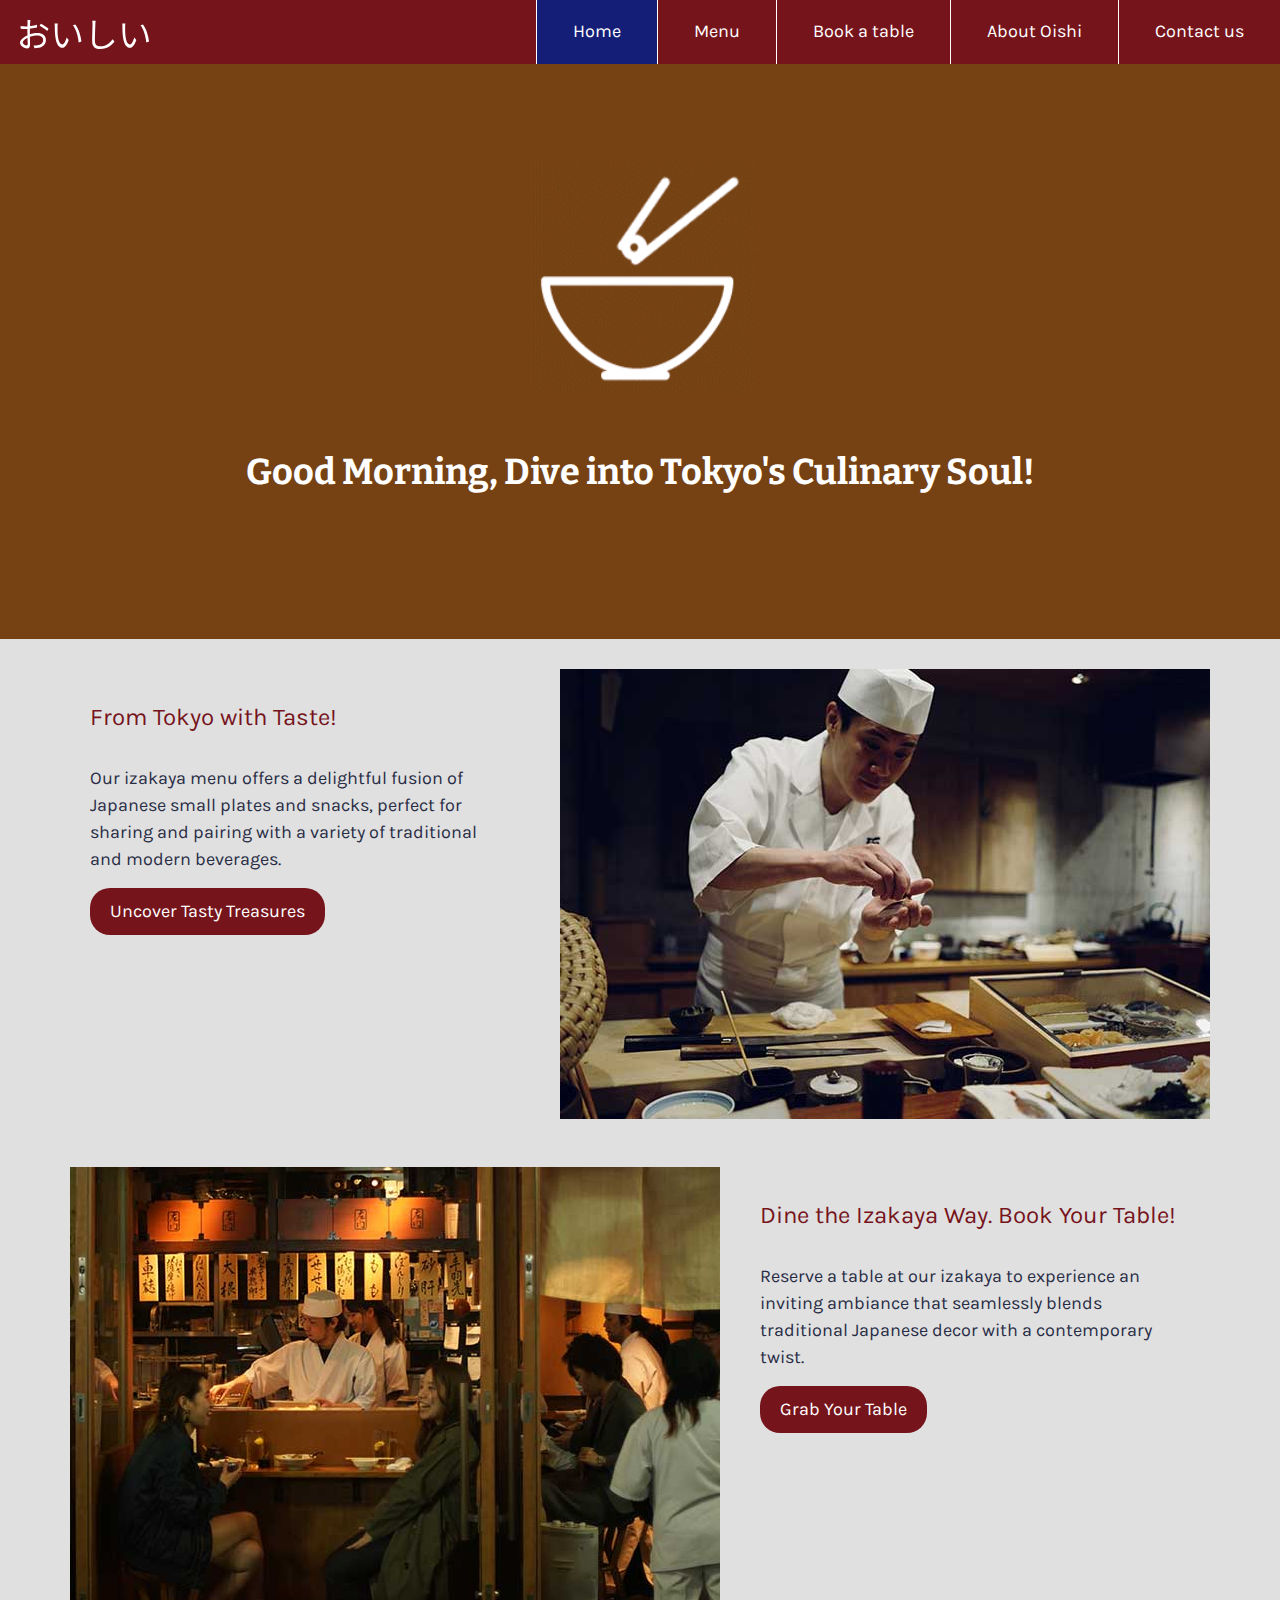
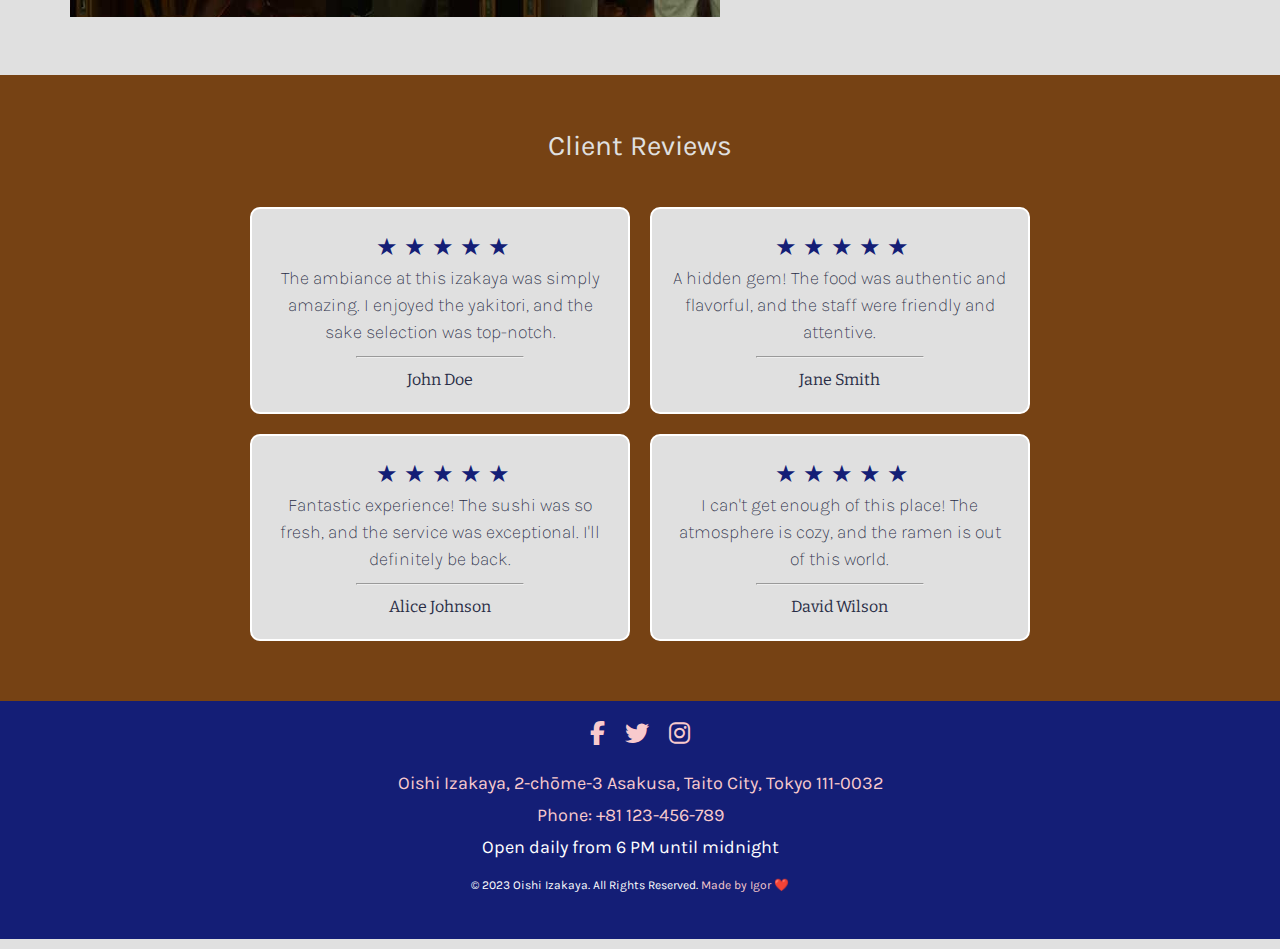
==== commit 4131910a: "Update index.html" ====
--- a/index.html
+++ b/index.html
@@ -29,7 +29,7 @@
 
         <nav class="nav-collapse">
           <ul>
-            <li class="menu-item active"><a href="index.html" aria-label="View our menu">Home</a></li>
+            <li class="menu-item active"><a href="index.html" aria-label="Homepage">Home</a></li>
             <li class="menu-item"><a href="menu.html" aria-label="View our menu">Menu</a></li>
             <li class="menu-item"><a href="reservation.html" aria-label="Reserve a table at our izakaya">Book a table</a></li>
             <li class="menu-item"><a href="about.html" aria-label="Learn more about our history and values">About Oishi</a></li>
@@ -160,29 +160,30 @@
         
     </main>
     <footer>
-        <div class="upper-row">
-          <div class="social-icons">
-            <a href="https://www.facebook.com/" target="_blank" aria-label="Link to our Facebook page">
-              <i class="fab fa-facebook-f"></i>
-            </a>
-            <a href="https://twitter.com/" target="_blank" aria-label="Link to our Twitter page">
-              <i class="fab fa-twitter"></i>
-            </a>
-            <a href="https://www.instagram.com/" target="_blank" aria-label="Link to our Instagram page">
-              <i class="fab fa-instagram"></i>
-            </a>
-          </div>
-          <div class="address">
-            <a href="https://maps.app.goo.gl/okZDz75m9zWryP996" target="_blank">Oishi Izakaya, 2-chōme-3 Asakusa, Taito City, Tokyo 111-0032</a>
-            <p><a href="tel:+81123456789">Phone: +81 123-456-789</a></p>
-          </div>
+      <div class="upper-row">
+        <div class="social-icons">
+          <a href="https://www.facebook.com/" target="_blank" aria-label="Link to our Facebook page">
+            <i class="fab fa-facebook-f"></i>
+          </a>
+          <a href="https://twitter.com/" target="_blank" aria-label="Link to our Twitter page">
+            <i class="fab fa-twitter"></i>
+          </a>
+          <a href="https://www.instagram.com/" target="_blank" aria-label="Link to our Instagram page">
+            <i class="fab fa-instagram"></i>
+          </a>
         </div>
-        <div class="lower-row">
-          <div class="copyright">
-            <p>&copy; 2023 Oishi Izakaya. All Rights Reserved. <a href="https://github.com/igordinuzzi/" target="_blank">Made by Igor ❤️</a></p>
-          </div>
+        <div class="address">
+          <a href="https://maps.app.goo.gl/okZDz75m9zWryP996" target="_blank">Oishi Izakaya, 2-chōme-3 Asakusa, Taito City, Tokyo 111-0032</a>
+          <p><a href="tel:+81123456789">Phone: +81 123-456-789</a></p>
+          <p>Open daily from 6 PM until midnight</p>
         </div>
-      </footer>
+      </div>
+      <div class="lower-row">
+        <div class="copyright">
+          <p>&copy; 2023 Oishi Izakaya. All Rights Reserved. <a href="https://github.com/igordinuzzi/" target="_blank">Made by Igor ❤️</a></p>
+        </div>
+      </div>
+    </footer>
       
         <script src="js/fastclick.js"></script>
         <script src="js/scroll.js"></script>
--- a/css/styles.css
+++ b/css/styles.css
@@ -30,7 +30,6 @@
 
 
 /* 2 columns grid */
-
 .container {
   max-width: 1200px;
   margin: 0 auto;
@@ -47,11 +46,13 @@
 .column {
   flex: 1;
   padding: 10px;
+  text-align: center; /* Center the image on all screens */
 }
 
 .text {
   padding: 20px;
   margin: 0 auto; 
+  text-align: left; /* Left-align the text on all screens */
 }
 
 .text p {
@@ -61,6 +62,19 @@
 .image {
   max-width: 100%;
 }
+
+@media (max-width: 768px) {
+  /* Center the image on mobile screens */
+  .column {
+    text-align: center;
+  }
+  
+  /* Left-align the text within <p> elements on mobile screens */
+  .text p {
+    text-align: left;
+  }
+}
+
 
 
 /* Default font styles */
@@ -412,6 +426,17 @@
   font-size: 12px;
 }
 
+/* Add a class to the specific <p> elements you want to reduce font size for */
+.address p.small-font,
+.contact p.small-font {
+  font-size: 14px; 
+}
+
+/* Increase the size of "I" icons on mobile */
+.social-icons i {
+  font-size: 24px; 
+}
+
 @media (max-width: 768px) {
   .upper-row,
   .lower-row {
@@ -419,13 +444,15 @@
   }
 
   .address,
-  .contact {
+  .contact,
+  .address p {
     margin: 10px 0;
-  }
-
-  /* Reduce the font size in the footer for mobile */
-  footer {
-    font-size: 14px; /* Adjust the font size as needed */
+    font-size: 14px; 
+  }
+
+  /* Reset the font size of "I" icons for mobile */
+  .social-icons i {
+    font-size: 32px;
   }
 }
 
@@ -581,12 +608,13 @@
 
 /* Style for individual reviews */
 .review {
-  color: #fff;
+  color: var(--text-color);
+  background-color: var(--background-color);
   padding: 20px;
   margin-bottom: 20px;
   text-align: center;
   border: 2px solid #fff; 
-  background: none; 
+  border-radius: 10px;
 }
 
 
@@ -600,6 +628,28 @@
 .review-content {
   font-size: 18px;
   font-weight: lighter;
+}
+
+.reviews-section h2 {
+  color: var(--background-color);
+}
+
+/* Style for stars */
+.stars {
+  font-size: 24px;
+  padding-left: 5px;
+  display: inline-block; 
+}
+
+.star {
+  color: var(--hover-color);
+  display: inline-block; 
+}
+
+hr {
+  width: 50%;
+  margin: 10px auto;
+  color: #D8D8D8;
 }
 
 /* Responsive design for smaller screens (e.g., mobile) */
@@ -856,3 +906,104 @@
   padding-top: 60px; /* Adjust this value based on your header's height */
 }
 
+/* Timeline in about page */
+
+/* Styling for desktop */
+
+/* Styling for the timeline container */
+.timeline {
+  display: flex;
+  justify-content: center; 
+  align-items: center;
+  background-color: var(--secondary-color);
+  color: #fff;
+  padding: 40px;
+  text-align: center;
+}
+
+/* Styling for individual milestones */
+.milestone {
+  display: flex;
+  flex-direction: column;
+  align-items: center;
+  text-align: center;
+  background-color: #fff; 
+  padding: 20px;
+  border-radius: 10px;
+  width: 20%; 
+  margin: 0 5px; 
+}
+
+
+h2 {
+  margin: 10px 0;
+  color: var(--primary-color);
+}
+
+.date {
+  font-weight: bold; 
+  color: var(--text-color);
+  font-family: var(--secondary-font);
+}
+
+.milestone-details {
+  display: none;
+  padding: 10px;
+  position: relative;
+  color: var(--text-color);
+}
+
+.milestone.active .milestone-details {
+  display: block;
+}
+
+/* Styling for the close button */
+.close-button {
+  display: none;
+  background-color: #f0f0f0;
+  border: none;
+  cursor: pointer;
+  padding: 5px 10px;
+  border-radius: 5px;
+}
+
+.close-button:focus {
+  outline: none; /* Remove focus outline on click for better UX */
+}
+
+.milestone.active .close-button {
+  display: block;
+}
+
+
+
+/* Styling for the close button */
+.close-button {
+  background-color: #f0f0f0; /* Button background color */
+  border: none;
+  cursor: pointer;
+  padding: 5px 10px;
+  border-radius: 5px;
+}
+
+.close-button:focus {
+  outline: none; /* Remove focus outline on click for better UX */
+}
+
+
+/* Styling for mobile - make sure to use media queries to adapt for small screens */
+@media (max-width: 768px) {
+  .timeline {
+      flex-direction: column;
+  }
+
+  .milestone {
+      width: 100%;
+      margin-bottom: 20px;
+  }
+
+  .bullet {
+      left: 50%;
+      transform: translateX(-50%);
+  }
+}
